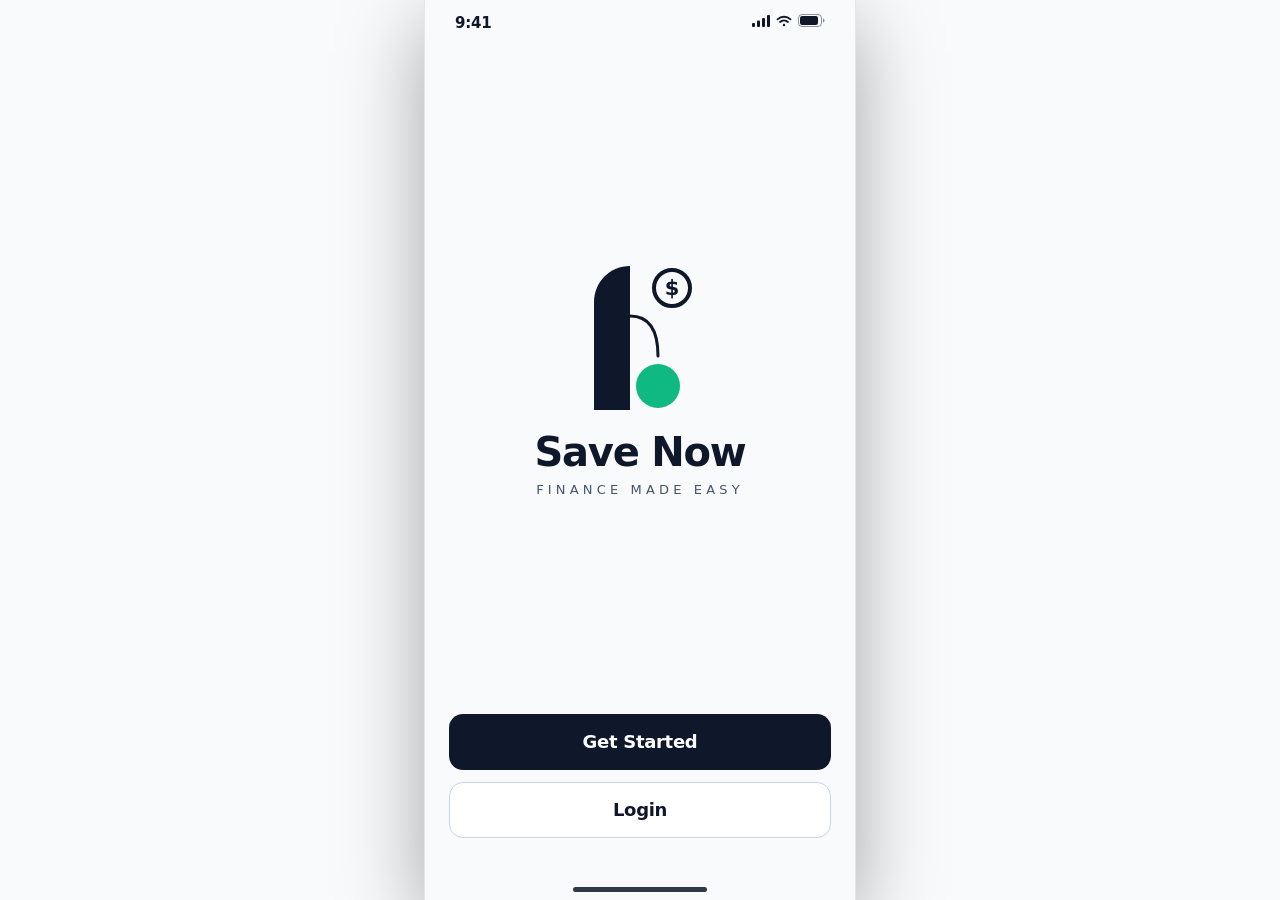
==== index.html @ 42c372c0 "Add edit and delete for expenses on Home (#5) Co-Authored-By: Claude Sonnet 5.5 <noreply@anthropic.c" ====
<!DOCTYPE html>
<html lang="en" data-theme="light">
<head>
  <meta charset="UTF-8">
  <!-- viewport-fit=cover lets the layout run under the notch / Dynamic Island; safe areas are handled in css/base.css -->
  <meta name="viewport" content="width=device-width, initial-scale=1, maximum-scale=1, user-scalable=no, viewport-fit=cover">
  <title>Savenow</title>
  <meta name="description" content="Savenow — Finance made easy. Stay within your daily budget and keep your streak.">

  <!-- Standalone / Add to Home Screen -->
  <meta name="apple-mobile-web-app-capable" content="yes">
  <meta name="mobile-web-app-capable" content="yes">
  <meta name="apple-mobile-web-app-title" content="Savenow">
  <meta name="apple-mobile-web-app-status-bar-style" content="default">
  <meta name="format-detection" content="telephone=no">
  <meta name="theme-color" content="#F8FAFC">
  <link rel="manifest" href="manifest.json">
  <link rel="apple-touch-icon" href="icons/apple-touch-icon.png">
  <link rel="icon" type="image/svg+xml" href="icons/icon.svg">

  <!-- Design tokens (from Savenow-High-Fidelity-Color-Palette.html) and shared styles -->
  <link rel="stylesheet" href="css/variables.css">
  <link rel="stylesheet" href="css/base.css">
  <link rel="stylesheet" href="css/components.css">

  <!-- Screen styles -->
  <link rel="stylesheet" href="src/screens/onboarding/onboarding.css">
  <link rel="stylesheet" href="src/screens/auth/auth.css">
  <link rel="stylesheet" href="src/screens/setup-banks/setup-banks.css">
  <link rel="stylesheet" href="src/screens/setup-goal/setup-goal.css">
  <link rel="stylesheet" href="src/screens/setup-recurring/setup-recurring.css">
  <link rel="stylesheet" href="src/screens/setup-socials/setup-socials.css">
  <link rel="stylesheet" href="src/screens/home/home.css">
  <link rel="stylesheet" href="src/screens/add/add.css">
  <link rel="stylesheet" href="src/screens/edit-expense/edit-expense.css">
  <link rel="stylesheet" href="src/screens/insights/insights.css">
  <link rel="stylesheet" href="src/screens/categories/categories.css">
  <link rel="stylesheet" href="src/screens/recovery/recovery.css">
  <link rel="stylesheet" href="src/screens/social/social.css">
  <link rel="stylesheet" href="src/screens/settings/settings.css">
  <link rel="stylesheet" href="src/screens/lock/lock.css">
</head>
<body>
  <div id="app">
    <!-- Decorative device chrome, shown only when simulating a phone in desktop Chrome -->
    <div class="statusbar-sim" aria-hidden="true">
      <span>9:41</span>
      <span class="sb-right">
        <svg width="18" height="12" viewBox="0 0 18 12" fill="currentColor"><rect x="0" y="8" width="3" height="4" rx="1"/><rect x="5" y="5.5" width="3" height="6.5" rx="1"/><rect x="10" y="3" width="3" height="9" rx="1"/><rect x="15" y="0" width="3" height="12" rx="1"/></svg>
        <svg width="16" height="12" viewBox="0 0 16 12" fill="none" stroke="currentColor" stroke-width="1.8" stroke-linecap="round"><path d="M1.5 4.3a9.5 9.5 0 0 1 13 0M4 7a6 6 0 0 1 8 0"/><circle cx="8" cy="10" r="1.2" fill="currentColor" stroke="none"/></svg>
        <svg width="27" height="13" viewBox="0 0 27 13" fill="none"><rect x="0.5" y="0.5" width="23" height="12" rx="3.5" stroke="currentColor" opacity=".45"/><rect x="2" y="2" width="18" height="9" rx="2.2" fill="currentColor"/><path d="M25 4.5v4c.8-.3 1.5-1.1 1.5-2s-.7-1.7-1.5-2z" fill="currentColor" opacity=".5"/></svg>
      </span>
    </div>

    <!-- Screens are mounted here by App.router -->
    <div id="screens"></div>

    <!-- UITabBar -->
    <nav class="tabbar" id="tabbar" aria-label="Main">
      <button class="tab" data-tab="home" id="tab-home"><span class="ico" data-icon="house.fill"></span><span>Home</span></button>
      <button class="tab" data-tab="insights" id="tab-insights"><span class="ico" data-icon="chart.pie.fill"></span><span>Insights</span></button>
      <button class="tab tab-add" id="tab-add" aria-haspopup="dialog"><span class="ico" data-icon="plus.circle.fill"></span><span>Add</span></button>
      <button class="tab" data-tab="social" id="tab-social"><span class="ico" data-icon="person.2.fill"></span><span>Social</span></button>
      <button class="tab" data-tab="settings" id="tab-settings"><span class="ico" data-icon="gearshape.fill"></span><span>Settings</span></button>
    </nav>

    <div class="scrim" id="scrim"></div>
    <div class="toast" id="toast" role="status" aria-live="polite"></div>
    <div class="home-indicator-sim" aria-hidden="true"></div>
  </div>

  <!-- Core -->
  <script src="src/core/icons.js"></script>
  <script src="src/core/state.js"></script>
  <script src="src/core/ui.js"></script>
  <script src="src/core/router.js"></script>
  <script src="src/core/maze.js"></script>

  <!-- Screens (each file registers itself; order = mount order) -->
  <script src="src/screens/onboarding/onboarding.js"></script>
  <script src="src/screens/auth/auth.js"></script>
  <script src="src/screens/setup-banks/setup-banks.js"></script>
  <script src="src/screens/setup-goal/setup-goal.js"></script>
  <script src="src/screens/setup-recurring/setup-recurring.js"></script>
  <script src="src/screens/setup-socials/setup-socials.js"></script>
  <script src="src/screens/home/home.js"></script>
  <script src="src/screens/add/add.js"></script>
  <script src="src/screens/edit-expense/edit-expense.js"></script>
  <script src="src/screens/insights/insights.js"></script>
  <script src="src/screens/categories/categories.js"></script>
  <script src="src/screens/recovery/recovery.js"></script>
  <script src="src/screens/social/social.js"></script>
  <script src="src/screens/settings/settings.js"></script>
  <script src="src/screens/lock/lock.js"></script>

  <script src="src/main.js"></script>
  <script>
    // Fill tab bar glyphs from the icon registry
    document.querySelectorAll('#tabbar [data-icon]').forEach(function (el) {
      el.outerHTML = App.icon(el.getAttribute('data-icon'), 25);
    });
  </script>
</body>
</html>
---- css/variables.css ----
/**
 * Savenow Design Tokens
 * Single source of truth: Savenow-High-Fidelity-Color-Palette.html
 * Light is the default; dark applies via [data-theme="dark"] (set by main.js,
 * which follows the system preference until the user picks one in Settings).
 */

:root {
  /* ---- 1. Brand & primary accents ---- */
  --sn-obsidian-950: #0B0F19;
  --sn-obsidian-900: #0F172A;
  --sn-obsidian-800: #1E293B;
  --sn-obsidian-700: #334155;
  --sn-emerald-600: #059669;
  --sn-emerald-500: #10B981;
  --sn-emerald-400: #34D399;
  --sn-emerald-100: #D1FAE5;
  --sn-emerald-50:  #ECFDF5;

  /* ---- 2. Budget states ---- */
  --sn-amber-600: #D97706;
  --sn-amber-500: #F59E0B;
  --sn-amber-100: #FEF3C7;
  --sn-amber-50:  #FFFBEB;
  --sn-amber-text: #B45309;
  --sn-amber-border: #FDE68A;

  --sn-rose-600: #E11D48;
  --sn-rose-500: #F43F5E;
  --sn-rose-100: #FFE4E6;
  --sn-rose-50:  #FFF1F2;
  --sn-rose-text: #BE123C;
  --sn-rose-border: #FECDD3;

  --sn-indigo-600: #4F46E5;
  --sn-indigo-500: #6366F1;
  --sn-indigo-100: #E0E7FF;
  --sn-indigo-50:  #EEF2FF;

  --sn-emerald-text: #059669;
  --sn-emerald-border: #A7F3D0;

  /* ---- 3. Streak & categories ---- */
  --sn-streak-600: #EA580C;
  --sn-streak-500: #F97316;
  --sn-streak-100: #FFEDD5;
  --sn-streak-50:  #FFF7ED;
  --sn-streak-border: #FED7AA;

  --sn-cat-food: #F97316;
  --sn-cat-transport: #0EA5E9;
  --sn-cat-shopping: #8B5CF6;
  --sn-cat-bills: #6366F1;
  --sn-cat-other: #14B8A6;
  --sn-cat-food-tint: #FFF7ED;
  --sn-cat-transport-tint: #E0F2FE;
  --sn-cat-shopping-tint: #EDE9FE;
  --sn-cat-bills-tint: #E0E7FF;
  --sn-cat-other-tint: #CCFBF1;

  /* ---- 4. Surfaces, borders, text (light) ---- */
  --sn-bg-canvas: #F8FAFC;
  --sn-bg-card: #FFFFFF;
  --sn-bg-subtle: #F1F5F9;
  --sn-border-hairline: #E2E8F0;
  --sn-border-strong: #CBD5E1;
  --sn-text-primary: #0F172A;
  --sn-text-secondary: #475569;
  --sn-text-muted: #94A3B8;

  /* Role tokens (flip in dark mode) */
  --sn-cta-bg: var(--sn-obsidian-900);
  --sn-cta-fg: #FFFFFF;
  --sn-accent: var(--sn-emerald-600);   /* accessible green text / active tab */
  --sn-ring-track: #E2E8F0;
  --sn-overlay: rgba(15, 23, 42, 0.45);
  --sn-material: rgba(248, 250, 252, 0.86);
  --sn-shadow-sm: 0 1px 2px rgba(15, 23, 42, 0.04);
  --sn-shadow-md: 0 2px 6px rgba(15, 23, 42, 0.05);
  --sn-shadow-lg: 0 16px 40px rgba(15, 23, 42, 0.18);

  /* Nudge pills (light = tinted surface + dark text) */
  --nudge-amber-bg: var(--sn-amber-50);   --nudge-amber-fg: var(--sn-amber-text);   --nudge-amber-bd: var(--sn-amber-border);
  --nudge-rose-bg: var(--sn-rose-50);     --nudge-rose-fg: var(--sn-rose-text);     --nudge-rose-bd: var(--sn-rose-border);
  --nudge-emerald-bg: var(--sn-emerald-50); --nudge-emerald-fg: var(--sn-emerald-600); --nudge-emerald-bd: var(--sn-emerald-border);

  /* ---- 5. Type, shape, layout ---- */
  --font-sans: -apple-system, BlinkMacSystemFont, "SF Pro Text", "SF Pro Display", "Helvetica Neue", system-ui, sans-serif;
  --radius-sheet: 28px;
  --radius-card: 18px;
  --radius-field: 12px;
  --radius-btn: 14px;
  --radius-pill: 9999px;

  --touch-min: 44px;
  --nav-h: 44px;
  --tab-h: 49px;

  /* Safe areas. main.js sets --sat-sim/--sab-sim when it is simulating a device
     (desktop Chrome emulation); real standalone iOS uses env(). */
  --sat: max(env(safe-area-inset-top, 0px), var(--sat-sim, 0px));
  --sab: max(env(safe-area-inset-bottom, 0px), var(--sab-sim, 0px));
}

[data-theme="dark"] {
  --sn-bg-canvas: #0B0F19;
  --sn-bg-card: #111827;
  --sn-bg-subtle: #1E293B;
  --sn-border-hairline: #1F2937;
  --sn-border-strong: #334155;
  --sn-text-primary: #F8FAFC;
  --sn-text-secondary: #94A3B8;
  --sn-text-muted: #64748B;

  --sn-emerald-50: rgba(16, 185, 129, 0.14);
  --sn-emerald-100: rgba(16, 185, 129, 0.28);
  --sn-amber-50: rgba(245, 158, 11, 0.14);
  --sn-amber-100: rgba(245, 158, 11, 0.28);
  --sn-rose-50: rgba(244, 63, 94, 0.15);
  --sn-rose-100: rgba(244, 63, 94, 0.28);
  --sn-indigo-50: rgba(99, 102, 241, 0.16);
  --sn-indigo-100: rgba(99, 102, 241, 0.30);
  --sn-streak-50: rgba(249, 115, 22, 0.16);
  --sn-streak-100: rgba(249, 115, 22, 0.30);
  --sn-streak-border: rgba(249, 115, 22, 0.35);

  --sn-cat-food-tint: rgba(249, 115, 22, 0.16);
  --sn-cat-transport-tint: rgba(14, 165, 233, 0.16);
  --sn-cat-shopping-tint: rgba(139, 92, 246, 0.18);
  --sn-cat-bills-tint: rgba(99, 102, 241, 0.18);
  --sn-cat-other-tint: rgba(20, 184, 166, 0.16);

  --sn-cta-bg: var(--sn-emerald-500);
  --sn-cta-fg: #0B0F19;
  --sn-accent: var(--sn-emerald-400);
  --sn-ring-track: #1F2937;
  --sn-overlay: rgba(0, 0, 0, 0.6);
  --sn-material: rgba(11, 15, 25, 0.82);
  --sn-shadow-sm: 0 1px 2px rgba(0, 0, 0, 0.5);
  --sn-shadow-md: 0 2px 6px rgba(0, 0, 0, 0.5);
  --sn-shadow-lg: 0 16px 40px rgba(0, 0, 0, 0.7);

  --nudge-amber-bg: rgba(245, 158, 11, 0.14);  --nudge-amber-fg: #FBBF24;  --nudge-amber-bd: rgba(245, 158, 11, 0.35);
  --nudge-rose-bg: rgba(244, 63, 94, 0.15);    --nudge-rose-fg: #FDA4AF;    --nudge-rose-bd: rgba(244, 63, 94, 0.35);
  --nudge-emerald-bg: rgba(16, 185, 129, 0.14); --nudge-emerald-fg: #6EE7B7; --nudge-emerald-bd: rgba(16, 185, 129, 0.35);
}
---- css/base.css ----
/**
 * Savenow Base — reset, standalone-PWA shell, safe areas, typography, screen stack.
 *
 * Layout contract:
 *   #app            phone-width column (max 430px), 100dvh, never scrolls itself
 *   .statusbar-sim  decorative 9:41 bar, only when simulating a device in desktop Chrome
 *   .screen         absolutely stacked pages; only .screen-body scrolls
 *   .tabbar         fixed to the bottom, padded by the bottom safe area
 */

*, *::before, *::after {
  box-sizing: border-box;
  margin: 0;
  padding: 0;
  -webkit-tap-highlight-color: transparent;
}

html {
  -webkit-text-size-adjust: 100%;
  text-size-adjust: 100%;
  height: 100%;
  background: var(--sn-bg-canvas);
  color-scheme: light;
}

html[data-theme="dark"] { color-scheme: dark; }

body {
  height: 100%;
  font-family: var(--font-sans);
  font-size: 17px;
  line-height: 1.3;
  letter-spacing: -0.2px;
  color: var(--sn-text-primary);
  background: var(--sn-bg-canvas);
  -webkit-font-smoothing: antialiased;
  overflow: hidden;
  overscroll-behavior: none;
  -webkit-touch-callout: none;
  -webkit-user-select: none;
  user-select: none;
}

button, input, select, textarea { font: inherit; color: inherit; letter-spacing: inherit; }
button { background: none; border: none; cursor: pointer; touch-action: manipulation; }
input, select, textarea { -webkit-user-select: text; user-select: text; }
/* 16px minimum stops iOS Safari zooming into focused fields */
input, select, textarea { font-size: 16px; }
a { color: inherit; text-decoration: none; }
svg { display: block; flex-shrink: 0; }
.num { font-variant-numeric: tabular-nums; }

:focus-visible { outline: 2px solid var(--sn-emerald-500); outline-offset: 2px; }

/* ---------- App shell ---------- */
#app {
  position: relative;
  width: 100%;
  max-width: 430px;
  height: 100vh;
  height: 100dvh;
  margin: 0 auto;
  overflow: hidden;
  background: var(--sn-bg-canvas);
  isolation: isolate;
}

/* On larger windows, present the app as a phone-width column */
@media (min-width: 520px) {
  html { background: var(--sn-obsidian-950); }
  html[data-theme="dark"] { background: #05070c; }
  #app { box-shadow: 0 0 0 1px var(--sn-border-hairline), 0 24px 80px rgba(0, 0, 0, 0.35); }
}

/* Simulated device chrome (desktop Chrome emulation only) */
.statusbar-sim {
  display: none;
  position: absolute;
  top: 0; left: 0; right: 0;
  height: var(--sat-sim, 47px);
  z-index: 120;
  padding: 14px 30px 0;
  align-items: flex-start;
  justify-content: space-between;
  font-size: 15px;
  font-weight: 600;
  pointer-events: none;
  background: var(--sn-material);
  -webkit-backdrop-filter: saturate(180%) blur(20px);
  backdrop-filter: saturate(180%) blur(20px);
}
.on-dark .statusbar-sim { color: #fff; background: transparent; }
.statusbar-sim .sb-right { display: flex; gap: 6px; align-items: center; }
html.sim-device .statusbar-sim { display: flex; }

.home-indicator-sim {
  display: none;
  position: absolute;
  left: 50%; bottom: 8px;
  width: 134px; height: 5px;
  margin-left: -67px;
  border-radius: 3px;
  background: var(--sn-text-primary);
  opacity: 0.85;
  z-index: 130;
  pointer-events: none;
}
html.sim-device .home-indicator-sim { display: block; }

/* ---------- Screen stack ---------- */
#screens {
  position: absolute;
  inset: 0;
}

.screen {
  position: absolute;
  inset: 0;
  display: flex;
  flex-direction: column;
  background: var(--sn-bg-canvas);
  visibility: hidden;
  pointer-events: none;
  opacity: 0;
  transform: translateX(24px);
  transition: opacity 0.26s ease, transform 0.32s cubic-bezier(0.22, 1, 0.36, 1), visibility 0s linear 0.32s;
}
.screen.active {
  visibility: visible;
  pointer-events: auto;
  opacity: 1;
  transform: none;
  transition-delay: 0s;
}
.screen.leaving { transform: translateX(-24px); }
.screen.instant { transition: none; }

.screen-body {
  flex: 1;
  min-height: 0;
  overflow-x: hidden;
  overflow-y: auto;
  -webkit-overflow-scrolling: touch;
  padding: calc(var(--sat) + 8px) 16px 28px;
  display: flex;
  flex-direction: column;
}
/* Never let flex squash cards/lists; the body scrolls instead */
.screen-body > * { flex-shrink: 0; }
/* Screens that show the tab bar leave room for it */
.screen.has-tabbar .screen-body {
  padding-bottom: calc(var(--tab-h) + var(--sab) + 24px);
}
/* Pinned action row (Back / Continue) */
.screen-footer {
  flex-shrink: 0;
  display: flex;
  gap: 12px;
  padding: 12px 16px calc(var(--sab) + 16px);
}

/* ---------- Typography ---------- */
.eyebrow {
  display: inline-flex;
  align-items: center;
  gap: 6px;
  font-size: 12px;
  font-weight: 600;
  letter-spacing: 0.06em;
  text-transform: uppercase;
  color: var(--sn-text-muted);
}
.large-title { font-size: 34px; font-weight: 700; letter-spacing: -0.6px; line-height: 1.1; }
.page-sub { font-size: 15px; color: var(--sn-text-secondary); margin-top: 4px; }
.section-label {
  font-size: 12px; font-weight: 600; letter-spacing: 0.06em; text-transform: uppercase;
  color: var(--sn-text-muted);
  margin: 24px 4px 8px;
}
.footnote { font-size: 13px; line-height: 1.4; color: var(--sn-text-secondary); margin: 12px 4px 0; }
.muted { color: var(--sn-text-muted); }
.accent { color: var(--sn-accent); }

/* ---------- Nav bar (back link) ---------- */
.nav-row {
  min-height: var(--nav-h);
  display: flex;
  align-items: center;
  margin: 0 -8px 4px;
}
.nav-back {
  display: inline-flex;
  align-items: center;
  gap: 2px;
  min-height: var(--touch-min);
  min-width: var(--touch-min);
  padding: 0 8px;
  font-size: 17px;
  color: var(--sn-accent);
}
.nav-back:active { opacity: 0.4; }

.screen-head { margin-bottom: 20px; }
.screen-head.centered { text-align: center; margin-top: 8px; }

/* ---------- Toast ---------- */
.toast {
  position: absolute;
  left: 50%;
  top: calc(var(--sat) + 8px);
  transform: translate(-50%, -140%);
  max-width: calc(100% - 32px);
  padding: 12px 18px;
  border-radius: var(--radius-pill);
  background: var(--sn-obsidian-900);
  color: #fff;
  font-size: 14px;
  font-weight: 600;
  z-index: 300;
  opacity: 0;
  transition: transform 0.35s cubic-bezier(0.22, 1, 0.36, 1), opacity 0.2s ease;
  pointer-events: none;
  box-shadow: var(--sn-shadow-lg);
}
.toast.show { transform: translate(-50%, 0); opacity: 1; }
[data-theme="dark"] .toast { background: var(--sn-obsidian-800); border: 1px solid var(--sn-border-strong); }

@media (prefers-reduced-motion: reduce) {
  .screen, .toast { transition: none; }
}
---- css/components.css ----
/**
 * Savenow Components — iOS HIG controls built on the palette tokens.
 * Every interactive control is >= 44pt in its hit area.
 */

/* ---------- Buttons ---------- */
.btn {
  min-height: 50px;
  padding: 0 20px;
  border-radius: var(--radius-btn);
  display: inline-flex;
  align-items: center;
  justify-content: center;
  gap: 8px;
  font-size: 17px;
  font-weight: 600;
  letter-spacing: -0.3px;
  transition: transform 0.15s ease, opacity 0.15s ease, background-color 0.15s ease;
  text-align: center;
}
.btn:active { transform: scale(0.98); opacity: 0.85; }
.btn[disabled], .btn.is-disabled { opacity: 0.4; pointer-events: none; }
.btn-block { width: 100%; }
.btn-grow { flex: 1; }

.btn-primary { background: var(--sn-cta-bg); color: var(--sn-cta-fg); }
.btn-secondary {
  background: var(--sn-bg-card);
  color: var(--sn-text-primary);
  border: 1px solid var(--sn-border-strong);
}
.btn-tint { background: var(--sn-emerald-50); color: var(--sn-accent); }
.btn-ghost { color: var(--sn-accent); min-height: var(--touch-min); }

/* Text link-style control with a guaranteed 44pt hit area */
.link-btn {
  min-height: var(--touch-min);
  padding: 0 4px;
  display: inline-flex;
  align-items: center;
  font-size: 15px;
  color: var(--sn-accent);
  font-weight: 500;
}
.link-btn:active { opacity: 0.4; }

/* ---------- Cards ---------- */
.card {
  background: var(--sn-bg-card);
  border: 1px solid var(--sn-border-hairline);
  border-radius: var(--radius-card);
  padding: 16px;
  box-shadow: var(--sn-shadow-md);
}
.card + .card { margin-top: 12px; }
button.card, a.card, .card[data-goto] { width: 100%; text-align: left; display: block; cursor: pointer; }
.card[data-goto]:active { opacity: 0.85; }
.card-head { display: flex; align-items: center; justify-content: space-between; min-height: 24px; }
.card-head .eyebrow { display: inline-flex; align-items: center; gap: 6px; }

/* ---------- Grouped list ---------- */
.list {
  background: var(--sn-bg-card);
  border: 1px solid var(--sn-border-hairline);
  border-radius: var(--radius-card);
  overflow: hidden;
  box-shadow: var(--sn-shadow-md);
}
.row {
  position: relative;
  display: flex;
  align-items: center;
  gap: 12px;
  min-height: 56px;
  padding: 10px 16px;
  width: 100%;
  text-align: left;
}
.row + .row::before {
  content: "";
  position: absolute;
  top: 0; left: 16px; right: 0;
  height: 1px;
  background: var(--sn-border-hairline);
}
.row.is-link { cursor: pointer; }
.row.is-link:active { background: var(--sn-bg-subtle); }
.row-main { flex: 1; min-width: 0; }
.row-title { font-size: 16px; font-weight: 600; line-height: 1.25; }
.row-sub { font-size: 13px; color: var(--sn-text-secondary); margin-top: 2px; line-height: 1.3; }
.row-value { font-size: 16px; font-weight: 600; font-variant-numeric: tabular-nums; white-space: nowrap; }
.row-value.sec { font-weight: 500; color: var(--sn-text-secondary); }
.row .chev { color: var(--sn-text-muted); }

.tile {
  width: 36px; height: 36px;
  border-radius: 10px;
  display: grid; place-items: center;
  flex-shrink: 0;
  font-size: 12px; font-weight: 700;
  background: var(--sn-bg-subtle);
  color: var(--sn-text-secondary);
}
.tile.food { background: var(--sn-cat-food-tint); color: var(--sn-cat-food); }
.tile.transport { background: var(--sn-cat-transport-tint); color: var(--sn-cat-transport); }
.tile.shopping { background: var(--sn-cat-shopping-tint); color: var(--sn-cat-shopping); }
.tile.bills { background: var(--sn-cat-bills-tint); color: var(--sn-cat-bills); }
.tile.other { background: var(--sn-cat-other-tint); color: var(--sn-cat-other); }
.tile.emerald { background: var(--sn-emerald-50); color: var(--sn-accent); }

/* Flat ledger rows (category lists) */
.ledger { border-top: 1px solid var(--sn-border-hairline); }
.ledger-day {
  display: flex; justify-content: space-between;
  font-size: 14px; font-weight: 600;
  padding: 18px 4px 8px;
}
.ledger-item {
  display: flex; align-items: center; justify-content: space-between; gap: 12px;
  padding: 12px 4px;
  border-top: 1px solid var(--sn-border-hairline);
}
.ledger-item:first-of-type { border-top: 0; }

/* ---------- Form fields (outlined, floating caption like the wireframes) ---------- */
.field {
  position: relative;
  display: block;
  min-height: 56px;
  padding: 22px 14px 6px;
  background: var(--sn-bg-card);
  border: 1px solid var(--sn-border-strong);
  border-radius: var(--radius-field);
  transition: border-color 0.15s ease, box-shadow 0.15s ease;
}
.field:focus-within {
  border-color: var(--sn-emerald-500);
  box-shadow: 0 0 0 3px var(--sn-emerald-100);
}
.field > .label {
  position: absolute;
  top: 7px; left: 14px;
  font-size: 11px;
  font-weight: 600;
  letter-spacing: 0.06em;
  text-transform: uppercase;
  color: var(--sn-text-muted);
  pointer-events: none;
}
.field input, .field select {
  width: 100%;
  border: 0;
  outline: 0;
  background: transparent;
  min-height: 24px;
  color: var(--sn-text-primary);
  -webkit-appearance: none;
  appearance: none;
}
.field input::placeholder { color: var(--sn-text-muted); }
.field.prefix { display: flex; align-items: baseline; gap: 6px; }
.field.prefix .sym { color: var(--sn-text-secondary); font-weight: 600; }
.field .eye {
  position: absolute; right: 0; top: 0; bottom: 0;
  width: var(--touch-min);
  display: grid; place-items: center;
  color: var(--sn-text-secondary);
}
.field.invalid { border-color: var(--sn-rose-500); }
.field-error { font-size: 13px; color: var(--sn-rose-text); margin: 6px 4px 0; }
[data-theme="dark"] .field-error { color: var(--nudge-rose-fg); }
.field-stack { display: flex; flex-direction: column; gap: 12px; }
.field-row { display: grid; grid-template-columns: 1fr 1fr; gap: 12px; }
.field-hint {
  display: flex; align-items: center; justify-content: space-between; gap: 12px;
}
.field-hint .hint { font-size: 13px; color: var(--sn-text-muted); text-align: right; flex: 0 0 38%; }
.field-hint .field { flex: 1; }

/* ---------- Pills & badges ---------- */
.pill {
  display: inline-flex;
  align-items: center;
  gap: 6px;
  min-height: 32px;
  padding: 0 14px;
  border-radius: var(--radius-pill);
  font-size: 13px;
  font-weight: 600;
  background: var(--sn-bg-subtle);
  color: var(--sn-text-primary);
  border: 1px solid var(--sn-border-hairline);
  white-space: nowrap;
}
.pill-streak { background: var(--sn-streak-50); color: var(--sn-streak-600); border-color: var(--sn-streak-border); text-transform: uppercase; letter-spacing: 0.04em; font-size: 12px; font-weight: 700; }
[data-theme="dark"] .pill-streak { color: #FB923C; }
.pill-ontrack { background: var(--sn-emerald-50); color: var(--sn-emerald-600); border-color: var(--sn-emerald-border); font-size: 12px; font-weight: 700; min-height: 28px; }
[data-theme="dark"] .pill-ontrack { color: var(--nudge-emerald-fg); border-color: var(--nudge-emerald-bd); }
.pill-shopping { background: var(--sn-cat-shopping-tint); color: var(--sn-cat-shopping); border-color: transparent; }

/* Nudge banner (full-width capsule) */
.nudge {
  display: flex;
  align-items: center;
  justify-content: space-between;
  gap: 10px;
  width: 100%;
  min-height: var(--touch-min);
  padding: 10px 16px;
  border-radius: var(--radius-pill);
  font-size: 14px;
  font-weight: 600;
  text-align: left;
  border: 1px solid;
}
.nudge .nudge-text { display: flex; align-items: center; gap: 8px; }
.nudge.amber { background: var(--nudge-amber-bg); color: var(--nudge-amber-fg); border-color: var(--nudge-amber-bd); }
.nudge.rose { background: var(--nudge-rose-bg); color: var(--nudge-rose-fg); border-color: var(--nudge-rose-bd); }
.nudge.emerald { background: var(--nudge-emerald-bg); color: var(--nudge-emerald-fg); border-color: var(--nudge-emerald-bd); }

/* ---------- Segmented control ---------- */
.segmented {
  display: flex;
  padding: 2px;
  border-radius: 10px;
  background: var(--sn-bg-subtle);
  border: 1px solid var(--sn-border-hairline);
}
.segmented button {
  flex: 1;
  min-height: 40px;
  border-radius: 8px;
  font-size: 14px;
  font-weight: 600;
  color: var(--sn-text-secondary);
  transition: background-color 0.18s ease, color 0.18s ease;
}
.segmented button.active {
  background: var(--sn-bg-card);
  color: var(--sn-text-primary);
  box-shadow: 0 1px 3px rgba(15, 23, 42, 0.12);
}
[data-theme="dark"] .segmented button.active { background: var(--sn-border-strong); }

/* ---------- Switch (UISwitch 51x31) ---------- */
.switch { position: relative; width: 51px; height: 31px; flex-shrink: 0; display: inline-block; }
.switch input { position: absolute; inset: -7px -2px; width: calc(100% + 4px); height: calc(100% + 14px); opacity: 0; margin: 0; cursor: pointer; z-index: 1; }
.switch .track { position: absolute; inset: 0; border-radius: 16px; background: var(--sn-border-strong); transition: background-color 0.22s ease; }
.switch .track::after {
  content: ""; position: absolute; top: 2px; left: 2px;
  width: 27px; height: 27px; border-radius: 50%; background: #fff;
  box-shadow: 0 2px 4px rgba(0, 0, 0, 0.25);
  transition: transform 0.22s cubic-bezier(0.22, 1, 0.36, 1);
}
.switch input:checked + .track { background: var(--sn-emerald-500); }
.switch input:checked + .track::after { transform: translateX(20px); }
.switch input:focus-visible + .track { outline: 2px solid var(--sn-emerald-500); outline-offset: 2px; }

/* ---------- Progress ---------- */
.progress { height: 10px; border-radius: 5px; background: var(--sn-bg-subtle); overflow: hidden; border: 1px solid var(--sn-border-hairline); }
.progress > i { display: block; height: 100%; border-radius: 5px; background: var(--sn-amber-500); transition: width 0.5s ease; }

/* ---------- Tab bar ---------- */
.tabbar {
  position: absolute;
  left: 0; right: 0; bottom: 0;
  z-index: 60;
  display: none;
  align-items: flex-start;
  justify-content: space-around;
  padding: 6px 4px calc(var(--sab) + 2px);
  min-height: calc(var(--tab-h) + var(--sab));
  background: var(--sn-material);
  -webkit-backdrop-filter: saturate(180%) blur(20px);
  backdrop-filter: saturate(180%) blur(20px);
  border-top: 1px solid var(--sn-border-hairline);
}
.tabbar.visible { display: flex; }
.tab {
  flex: 1;
  min-height: var(--touch-min);
  display: flex;
  flex-direction: column;
  align-items: center;
  justify-content: center;
  gap: 2px;
  font-size: 10px;
  font-weight: 500;
  letter-spacing: 0;
  color: var(--sn-text-muted);
  transition: color 0.15s ease;
}
.tab svg { height: 24px; width: auto; }
.tab.active { color: var(--sn-accent); font-weight: 700; }
.tab:active { opacity: 0.55; }
.tab-add { color: var(--sn-text-primary); }

/* ---------- Sheets, alerts ---------- */
.scrim {
  position: absolute; inset: 0; z-index: 200;
  background: var(--sn-overlay);
  opacity: 0; visibility: hidden;
  transition: opacity 0.25s ease, visibility 0s linear 0.25s;
}
.scrim.open { opacity: 1; visibility: visible; transition-delay: 0s; }

.sheet {
  position: absolute; left: 0; right: 0; bottom: 0; z-index: 210;
  background: var(--sn-bg-card);
  border-radius: var(--radius-sheet) var(--radius-sheet) 0 0;
  padding: 8px 16px calc(var(--sab) + 16px);
  transform: translateY(105%);
  visibility: hidden;
  transition: transform 0.34s cubic-bezier(0.22, 1, 0.36, 1), visibility 0s linear 0.34s;
  box-shadow: var(--sn-shadow-lg);
  max-height: 92%;
  overflow-y: auto;
}
.sheet.open { transform: none; visibility: visible; transition-delay: 0s; }
.sheet .grabber { width: 36px; height: 5px; border-radius: 3px; background: var(--sn-border-strong); margin: 0 auto 12px; }
.sheet-title { font-size: 20px; font-weight: 700; letter-spacing: -0.4px; }
.sheet-sub { font-size: 14px; color: var(--sn-text-secondary); margin: 2px 0 12px; }

.alert-wrap {
  position: absolute; inset: 0; z-index: 220;
  display: flex; align-items: center; justify-content: center;
  padding: 24px;
  visibility: hidden; pointer-events: none;
}
.alert-wrap.open { visibility: visible; pointer-events: auto; }
.alert {
  width: 100%;
  background: var(--sn-bg-card);
  border-radius: 22px;
  padding: 20px;
  box-shadow: var(--sn-shadow-lg);
  transform: scale(0.94); opacity: 0;
  transition: transform 0.28s cubic-bezier(0.22, 1, 0.36, 1), opacity 0.2s ease;
}
.alert-wrap.open .alert { transform: none; opacity: 1; }
.alert h2 { font-size: 18px; font-weight: 700; }
.alert .alert-big { font-size: 34px; font-weight: 700; letter-spacing: -0.8px; margin: 6px 0 2px; }
.alert p { font-size: 15px; color: var(--sn-text-secondary); margin-top: 8px; line-height: 1.4; }
.alert .stack { display: flex; flex-direction: column; gap: 10px; margin-top: 18px; }

/* ---------- Keypad ---------- */
.keypad { display: grid; grid-template-columns: repeat(3, 1fr); gap: 8px; margin-top: 14px; }
.key {
  min-height: 52px;
  border-radius: 12px;
  background: var(--sn-bg-subtle);
  font-size: 24px;
  font-weight: 500;
  display: grid; place-items: center;
  transition: background-color 0.1s ease;
}
.key:active { background: var(--sn-border-hairline); }

/* ---------- Charts ---------- */
.bars { display: flex; align-items: flex-end; gap: 8px; }
.bar { flex: 1; border-radius: 6px 6px 2px 2px; background: var(--sn-border-strong); min-height: 4px; }
.bar.accent { background: var(--sn-emerald-500); }
.bar.amber { background: var(--sn-amber-500); }
.bar.rose { background: var(--sn-rose-500); }
.bar.ink { background: var(--sn-text-primary); }

/* ---------- Empty state ---------- */
.empty { text-align: center; padding: 28px 16px; color: var(--sn-text-muted); }
.empty strong { display: block; font-size: 12px; letter-spacing: 0.06em; text-transform: uppercase; color: var(--sn-text-secondary); margin-bottom: 4px; }
.empty span { font-size: 12px; letter-spacing: 0.04em; text-transform: uppercase; }

.stack-12 { display: flex; flex-direction: column; gap: 12px; }
.spacer { flex: 1; }
---- src/screens/onboarding/onboarding.css ----
.onb-body { justify-content: center; align-items: center; text-align: center; padding-bottom: 8px; }
.onb-mark { width: 120px; height: 150px; margin-bottom: 20px; }
.onb-title { font-size: 40px; font-weight: 800; letter-spacing: -1.2px; line-height: 1; }
.onb-tag { margin-top: 10px; font-size: 13px; font-weight: 500; letter-spacing: 0.32em; color: var(--sn-text-secondary); text-transform: uppercase; }
.onb-actions { display: flex; flex-direction: column; gap: 12px; padding: 0 24px calc(var(--sab) + 28px); flex-shrink: 0; }
.onb-actions .btn { min-height: 56px; font-size: 18px; }
---- src/screens/auth/auth.css ----
.auth-body { padding-top: calc(var(--sat) + 24px); }
.auth-eyebrow { text-align: center; }
.auth-art { height: 150px; margin: 16px auto 24px; display: block; }
.auth-form { display: flex; flex-direction: column; gap: 12px; }
.auth-forgot { align-self: center; color: var(--sn-text-muted); font-size: 14px; min-height: var(--touch-min); display: inline-flex; align-items: center; }
.auth-switch { text-align: center; font-size: 14px; color: var(--sn-text-secondary); margin-top: 18px; }
.auth-switch button { font-weight: 700; color: var(--sn-text-primary); min-height: var(--touch-min); padding: 0 4px; font-size: 14px; }
.auth-close {
  align-self: center; margin-top: auto;
  width: var(--touch-min); height: var(--touch-min);
  display: grid; place-items: center; color: var(--sn-text-muted);
}
.auth-sent { text-align: center; }
---- src/screens/setup-banks/setup-banks.css ----
.setup-head { text-align: center; margin: 12px 0 24px; }
.setup-head .eyebrow { margin-bottom: 18px; }
.setup-head h1 { font-size: 24px; font-weight: 700; letter-spacing: -0.5px; }
.setup-head p { font-size: 14px; color: var(--sn-text-secondary); margin-top: 6px; }

.bank-list { display: flex; flex-direction: column; gap: 12px; }
.bank-row { display: flex; align-items: center; justify-content: space-between; gap: 12px; min-height: 64px; padding: 8px 8px 8px 16px; }
.bank-mark { font-size: 24px; font-weight: 800; letter-spacing: -0.5px; color: var(--sn-text-primary); line-height: 1; }
.bank-mark.dbs { font-size: 28px; letter-spacing: -1px; }
.bank-mark.ocbc { color: var(--sn-rose-600); }
.bank-mark.uob { letter-spacing: 1px; }
.bank-mark.trust { font-weight: 600; color: var(--sn-text-secondary); font-size: 22px; }
.bank-mark.sc { font-size: 14px; font-weight: 600; line-height: 1.1; color: var(--sn-emerald-600); letter-spacing: -0.2px; }
.bank-mark small { display: block; font: inherit; }
.bank-btn { min-width: 112px; }
.bank-btn.connected { background: var(--sn-emerald-50); color: var(--sn-accent); border-color: var(--sn-emerald-border); }

/* DBS auth splash */
.bank-splash {
  position: absolute; inset: 0; z-index: 250;
  background: var(--sn-bg-canvas);
  display: flex; flex-direction: column; align-items: center; justify-content: center; gap: 22px;
  opacity: 0; visibility: hidden; transition: opacity 0.25s ease, visibility 0s linear 0.25s;
}
.bank-splash.open { opacity: 1; visibility: visible; transition-delay: 0s; }
.bank-banner { display: flex; width: 240px; height: 84px; border-radius: 6px; overflow: hidden; box-shadow: var(--sn-shadow-md); }
.bank-banner .a { flex: 1.2; background: #000; color: #fff; display: flex; align-items: center; justify-content: center; font-size: 30px; font-weight: 800; letter-spacing: -1px; gap: 6px; }
.bank-banner .b { flex: 1; background: #7a7a7a; color: #fff; display: flex; flex-direction: column; justify-content: center; padding-left: 12px; font-size: 14px; line-height: 1.2; }
.bank-spinner { width: 28px; height: 28px; border-radius: 50%; border: 3px solid var(--sn-border-strong); border-top-color: var(--sn-emerald-500); animation: spin 0.8s linear infinite; }
.bank-splash p { font-size: 15px; color: var(--sn-text-secondary); }
@keyframes spin { to { transform: rotate(360deg); } }
@media (prefers-reduced-motion: reduce) { .bank-spinner { animation-duration: 2s; } }

.bank-list + .btn-ghost { margin-top: 12px; }
---- src/screens/setup-goal/setup-goal.css ----
.goal-hint { display: grid; grid-template-columns: 1fr 1fr; gap: 12px; align-items: center; }
.goal-hint .hint { font-size: 13px; color: var(--sn-text-muted); }
.goal-note { text-align: center; font-size: 14px; color: var(--sn-text-secondary); margin-top: 20px; }
---- src/screens/setup-recurring/setup-recurring.css ----
.rec-form { display: flex; flex-direction: column; gap: 12px; }
.rec-day { display: grid; grid-template-columns: 96px 1fr 1fr; gap: 12px; align-items: center; }
.rec-day .of { font-size: 14px; font-weight: 600; color: var(--sn-text-secondary); line-height: 1.2; }

/* Custom dropdown (matches the wireframe's inline category list) */
.dd { position: relative; }
.dd-btn { display: flex; align-items: center; justify-content: space-between; width: 100%; text-align: left; min-height: 24px; color: var(--sn-text-primary); }
.dd-btn.placeholder { color: var(--sn-text-muted); }
.dd-list {
  position: absolute; z-index: 30; left: 0; right: 0; top: calc(100% + 6px);
  background: var(--sn-bg-card); border: 1px solid var(--sn-border-strong); border-radius: var(--radius-field);
  box-shadow: var(--sn-shadow-lg); overflow: hidden; display: none;
}
.dd.open .dd-list { display: block; }
.dd-opt { display: block; width: 100%; text-align: left; min-height: var(--touch-min); padding: 0 14px; font-size: 14px; font-weight: 600; letter-spacing: 0.02em; text-transform: uppercase; }
.dd-opt + .dd-opt { border-top: 1px solid var(--sn-border-hairline); }
.dd-opt:active, .dd-opt[aria-selected="true"] { background: var(--sn-bg-subtle); }

.exp-list { padding: 0; min-height: 168px; position: relative; }
.exp-list > .label { position: absolute; top: -8px; left: 12px; padding: 0 6px; background: var(--sn-bg-canvas); font-size: 11px; font-weight: 600; letter-spacing: 0.06em; text-transform: uppercase; color: var(--sn-text-muted); }

.swipe { position: relative; overflow: hidden; }
.swipe + .swipe { border-top: 1px solid var(--sn-border-hairline); }
.swipe-action {
  position: absolute; top: 0; right: 0; bottom: 0; width: 96px;
  background: var(--sn-rose-500); color: #fff; font-weight: 700; font-size: 15px;
  display: flex; align-items: center; justify-content: center;
}
.swipe-front { position: relative; background: var(--sn-bg-card); padding: 12px 16px 4px; transition: transform 0.25s cubic-bezier(0.22, 1, 0.36, 1); touch-action: pan-y; }
.swipe-front.dragging { transition: none; }
.swipe-top { display: flex; justify-content: space-between; gap: 12px; }
.swipe-name { font-size: 16px; font-weight: 700; }
.swipe-meta { font-size: 13px; color: var(--sn-text-secondary); margin-top: 2px; }
.swipe-amt { text-align: right; font-size: 16px; font-weight: 700; font-variant-numeric: tabular-nums; }
.swipe-acts { display: flex; justify-content: flex-end; gap: 4px; margin-top: 2px; }
.swipe-acts .link-btn { font-size: 14px; font-weight: 600; color: var(--sn-text-primary); }
.swipe-acts .link-btn.rm { color: var(--sn-rose-text); }
[data-theme="dark"] .swipe-acts .link-btn.rm { color: var(--nudge-rose-fg); }
.exp-empty { display: grid; place-items: center; min-height: 168px; }
---- src/screens/setup-socials/setup-socials.css ----
.soc-actions { display: flex; flex-direction: column; gap: 12px; }
.soc-actions .pair { display: grid; grid-template-columns: 1fr 1fr; gap: 12px; }
.soc-added { margin-top: 24px; }
.soc-sheet-field { margin-top: 12px; }
---- src/screens/home/home.css ----
.home-top { display: flex; align-items: center; justify-content: space-between; min-height: var(--touch-min); margin-bottom: 8px; }
.home-brand { font-size: 24px; font-weight: 700; letter-spacing: -0.6px; }
.home-top .pill-streak { min-height: var(--touch-min); }
.home-toggle { margin-bottom: 8px; }
.home-toggle .segmented { max-width: 200px; margin-left: auto; }
.home-toggle .segmented button { min-height: 36px; font-size: 13px; }

/* Ring */
.ring-wrap { position: relative; width: min(256px, 68vw); aspect-ratio: 1; margin: 12px auto 22px; }
.ring-wrap svg { width: 100%; height: 100%; transform: rotate(-90deg); }
.ring-track { fill: none; stroke: var(--sn-ring-track); stroke-width: 12; }
.ring-fill { fill: none; stroke-width: 12; stroke-linecap: round; transition: stroke-dashoffset 0.8s cubic-bezier(0.22, 1, 0.36, 1), stroke 0.3s ease; }
.ring-fill.emerald { stroke: var(--sn-emerald-500); }
.ring-fill.amber { stroke: var(--sn-amber-500); }
.ring-fill.rose { stroke: var(--sn-rose-500); }
.ring-center { position: absolute; inset: 0; display: flex; flex-direction: column; align-items: center; justify-content: center; text-align: center; padding: 0 28px; }
.ring-amount { font-size: clamp(38px, 12vw, 48px); font-weight: 800; letter-spacing: -1.5px; line-height: 1.05; margin: 6px 0 4px; font-variant-numeric: tabular-nums; }
.ring-sub { font-size: 13px; color: var(--sn-text-secondary); }

/* Graph view */
.graph-head .amt { font-size: 40px; font-weight: 800; letter-spacing: -1.4px; font-variant-numeric: tabular-nums; }
.graph-head .sub { font-size: 14px; color: var(--sn-text-secondary); margin-left: 8px; }
.graph-box { position: relative; height: 190px; margin: 28px 0 8px; }
.graph-limit { position: absolute; left: 0; right: 0; border-top: 1.5px dashed var(--sn-text-muted); z-index: 1; }
.graph-limit span { position: absolute; top: -20px; left: 0; font-size: 11px; font-weight: 600; letter-spacing: 0.06em; color: var(--sn-text-muted); }
.graph-box .bars { height: 100%; align-items: flex-end; }
.graph-days { display: flex; gap: 8px; margin-bottom: 18px; }
.graph-days span { flex: 1; text-align: center; font-size: 12px; font-weight: 600; color: var(--sn-text-secondary); }
.graph-days span:last-child { color: var(--sn-text-primary); }

.home-nudge { margin-bottom: 14px; }
.saved-card .saved-row { display: flex; align-items: center; justify-content: space-between; margin-top: 6px; }
.saved-val { font-size: 34px; font-weight: 800; letter-spacing: -1px; font-variant-numeric: tabular-nums; }

.latest-item { display: flex; align-items: center; gap: 12px; padding: 4px 0; }
.latest-item .row-main .row-title { font-size: 16px; }
.latest-item .amt { font-size: 16px; font-weight: 600; font-variant-numeric: tabular-nums; }
.latest-card { padding: 12px 16px; }
.latest-card + .latest-card { margin-top: 8px; }
.latest-card.accent-edge { border-left: 4px solid var(--sn-text-primary); }
---- src/screens/add/add.css ----
.add-sheet { padding-top: 12px; }
.add-top { display: flex; align-items: center; justify-content: space-between; min-height: var(--touch-min); }
.add-top .label { font-size: 15px; font-weight: 600; }
.add-cat-btn { width: var(--touch-min); height: var(--touch-min); display: grid; place-items: center; border-radius: 50%; color: var(--sn-text-secondary); }
.add-cat-btn svg { transition: transform 0.2s ease; }
.add-cat-btn[aria-expanded="true"] svg { transform: rotate(180deg); }
.add-chips { display: none; gap: 8px; overflow-x: auto; padding: 4px 0 8px; scrollbar-width: none; }
.add-chips::-webkit-scrollbar { display: none; }
.add-chips.open { display: flex; }
.chip { flex-shrink: 0; min-height: var(--touch-min); padding: 0 16px; border-radius: var(--radius-pill); border: 1px solid var(--sn-border-strong); font-size: 14px; font-weight: 600; background: var(--sn-bg-card); }
.chip[aria-pressed="true"] { background: var(--sn-cta-bg); color: var(--sn-cta-fg); border-color: transparent; }
.add-entry { display: flex; align-items: center; gap: 12px; margin-top: 4px; }
.add-amount {
  flex: 1; min-height: 56px; display: flex; align-items: center; gap: 8px;
  padding: 0 14px; border: 1px solid var(--sn-border-strong); border-radius: var(--radius-field);
  font-size: 28px; font-weight: 700; font-variant-numeric: tabular-nums; overflow: hidden;
}
.add-amount .sym { color: var(--sn-text-secondary); }
.add-amount .val.empty { color: var(--sn-text-muted); }
.add-amount .caret { width: 2px; height: 28px; background: var(--sn-emerald-500); animation: blink 1s steps(2) infinite; }
@keyframes blink { 50% { opacity: 0; } }
.add-entry .btn { min-height: 56px; padding: 0 18px; }
.add-cat-label { font-size: 13px; color: var(--sn-text-secondary); margin: 8px 2px 0; }
@media (prefers-reduced-motion: reduce) { .add-amount .caret { animation: none; } }
---- src/screens/edit-expense/edit-expense.css ----
.edit-sheet .field { margin-top: 4px; }
.edit-chips { display: flex; gap: 8px; overflow-x: auto; padding: 12px 0 4px; scrollbar-width: none; }
.edit-chips::-webkit-scrollbar { display: none; }
.edit-sheet .stack { display: flex; flex-direction: column; gap: 10px; margin-top: 16px; }
.edit-delete { color: var(--sn-rose-text); }
.edit-delete-confirm { background: var(--sn-rose-600); color: #fff; }
.latest-item.is-editable { width: 100%; text-align: left; }
.latest-item .edit-hint { color: var(--sn-text-muted); display: inline-flex; margin-left: 4px; }
---- src/screens/insights/insights.css ----
.ins-top { display: flex; align-items: center; justify-content: space-between; min-height: var(--touch-min); margin-bottom: 4px; }
.ins-top .brand { font-size: 15px; font-weight: 600; color: var(--sn-text-secondary); }
.ins-card { display: block; }
.ins-card + .ins-card { margin-top: 12px; }
.ins-card .go { font-size: 13px; font-weight: 600; color: var(--sn-accent); display: inline-flex; align-items: center; gap: 4px; }
.ins-big { font-size: 38px; font-weight: 800; letter-spacing: -1.2px; font-variant-numeric: tabular-nums; margin-top: 6px; }
.ins-cap { font-size: 13px; color: var(--sn-text-secondary); margin-top: 2px; }
.ins-split { display: flex; align-items: center; justify-content: space-between; gap: 12px; }
.pie { width: 112px; height: 112px; flex-shrink: 0; }
.pie.lg { width: 150px; height: 150px; }
.mini-bars { height: 64px; width: 120px; align-items: flex-end; gap: 5px; }
.mini-bars .bar { border-radius: 3px 3px 1px 1px; }
.legend { display: flex; flex-direction: column; gap: 6px; font-size: 13px; }
.legend .dot { width: 10px; height: 10px; border-radius: 3px; flex-shrink: 0; }
.legend div { display: flex; align-items: center; gap: 8px; }
.legend b { font-weight: 600; }
.delta { color: var(--sn-accent); }
.prog-row { display: flex; align-items: center; gap: 12px; margin-top: 12px; }
.prog-row .progress { flex: 1; }
.prog-row b { font-size: 15px; font-variant-numeric: tabular-nums; }
---- src/screens/categories/categories.css ----
.cat-card .ins-split { margin-top: 8px; }
.cat-legend { font-size: 13px; }
.cat-legend div { white-space: nowrap; }
.select-field { margin-top: 8px; }
.select-field select { font-weight: 600; }
.select-field .chev { position: absolute; right: 14px; bottom: 16px; pointer-events: none; color: var(--sn-text-secondary); }
.cat-select { display: flex; align-items: center; justify-content: space-between; min-height: 52px; padding: 0 14px; width: 100%; border: 1px solid var(--sn-border-strong); border-radius: var(--radius-field); background: var(--sn-bg-card); position: relative; }
.cat-select span { font-weight: 600; font-size: 16px; }
.cat-select small { font-size: 14px; color: var(--sn-accent); font-weight: 600; margin-right: 22px; }
.cat-select select { position: absolute; inset: 0; width: 100%; height: 100%; opacity: 0; font-size: 16px; }
.cat-select .chev { position: absolute; right: 14px; top: 50%; margin-top: -8px; color: var(--sn-text-secondary); pointer-events: none; }
.cat-summary { font-size: 15px; font-weight: 600; margin: 18px 4px 0; }
.stat-big { font-size: 44px; font-weight: 800; letter-spacing: -1.4px; font-variant-numeric: tabular-nums; margin: 4px 0; }
.where-row { padding: 14px 16px; }
.where-row + .where-row { border-top: 1px solid var(--sn-border-hairline); }
.where-row .t { font-size: 16px; font-weight: 600; display: flex; justify-content: space-between; }
.where-row .s { font-size: 13px; color: var(--sn-text-secondary); margin-top: 2px; }
---- src/screens/recovery/recovery.css ----
.rec-card { background: var(--sn-indigo-50); border-color: var(--sn-indigo-100); }
.rec-card h2 { font-size: 22px; font-weight: 700; letter-spacing: -0.5px; }
.rec-card .sub { font-size: 14px; color: var(--sn-text-secondary); margin: 6px 0 12px; }
.rec-card .body { font-size: 18px; line-height: 1.35; }
.rec-card .guide { font-size: 15px; font-weight: 700; margin: 14px 0 16px; }
.rec-card .btn-primary { background: var(--sn-indigo-500); color: #fff; }
.rec-eyebrow { color: var(--sn-indigo-600); display: inline-flex; align-items: center; gap: 6px; margin-bottom: 8px; }
[data-theme="dark"] .rec-eyebrow { color: #A5B4FC; }
.rec-big { font-size: 34px; font-weight: 800; letter-spacing: -1px; font-variant-numeric: tabular-nums; }
.how-title { font-size: 20px; font-weight: 700; margin: 28px 4px 8px; }
---- src/screens/social/social.css ----
.streak-card { text-align: left; }
.streak-num { font-size: 88px; font-weight: 800; letter-spacing: -4px; line-height: 1; text-align: center; margin: 6px 0 2px; font-variant-numeric: tabular-nums; }
.streak-num.broken { color: var(--sn-text-muted); }
.streak-sub { text-align: center; font-size: 14px; color: var(--sn-text-secondary); margin-bottom: 16px; }
.cheer { min-height: var(--touch-min); min-width: var(--touch-min); padding: 0 14px; border-radius: var(--radius-pill); background: var(--sn-streak-50); color: var(--sn-streak-600); border: 1px solid var(--sn-streak-border); font-size: 13px; font-weight: 700; display: inline-flex; align-items: center; gap: 6px; }
[data-theme="dark"] .cheer { color: #FB923C; }
.cheer.done { background: var(--sn-bg-subtle); color: var(--sn-text-muted); border-color: var(--sn-border-hairline); }
.find-result { display: flex; align-items: center; gap: 12px; }
.add-btn { min-height: var(--touch-min); min-width: 64px; font-size: 15px; font-weight: 700; color: var(--sn-accent); }
.add-btn[disabled] { color: var(--sn-text-muted); }
.handle-field input { font-size: 16px; }
---- src/screens/settings/settings.css ----
.profile-card { display: flex; align-items: center; gap: 14px; }
.avatar { width: 52px; height: 52px; border-radius: 50%; background: var(--sn-obsidian-900); color: #fff; display: grid; place-items: center; font-weight: 700; font-size: 18px; flex-shrink: 0; }
[data-theme="dark"] .avatar { background: var(--sn-emerald-500); color: #0B0F19; }
.profile-name { font-size: 20px; font-weight: 700; letter-spacing: -0.4px; }
.profile-sub { font-size: 14px; color: var(--sn-text-secondary); margin-top: 2px; }
.seg-pad { padding: 12px 16px; }
.proto { margin-top: 28px; }
.proto-grid { display: flex; flex-direction: column; gap: 10px; padding: 14px 16px; }
.proto-grid .btn { min-height: 44px; font-size: 15px; }
.maze-variants { display: grid; grid-template-columns: 1fr 1fr; gap: 8px; }
.maze-variant-btn.active { background: var(--sn-cta-bg); color: var(--sn-cta-fg); border-color: transparent; }
.maze-status { font-size: 13px; color: var(--sn-text-secondary); }
.logout { margin-top: 24px; color: var(--sn-rose-text); }
[data-theme="dark"] .logout { color: var(--nudge-rose-fg); }
.save-note { font-size: 13px; color: var(--sn-text-secondary); margin: 12px 4px 0; line-height: 1.4; }
.val-field { display: flex; align-items: center; justify-content: space-between; padding: 8px 16px; min-height: 56px; }
.val-field input { width: 110px; text-align: right; border: 0; outline: 0; background: transparent; font-weight: 600; font-size: 16px; }
.val-field .t { flex: 1; }
---- src/screens/lock/lock.css ----
.lock { background: linear-gradient(170deg, #1E293B 0%, #0B0F19 60%, #064E3B 130%); color: #fff; }
.lock-body { align-items: center; text-align: center; padding-top: calc(var(--sat) + 28px); }
.lock-body .date { font-size: 20px; font-weight: 600; opacity: 0.9; margin-top: 10px; }
.lock-body .time { font-size: 96px; font-weight: 700; letter-spacing: -3px; line-height: 1; margin-top: 2px; font-variant-numeric: tabular-nums; }
.lock-notif { width: 100%; text-align: left; margin-top: auto; border-radius: 22px; padding: 14px 16px; background: rgba(248, 250, 252, 0.16); -webkit-backdrop-filter: blur(24px); backdrop-filter: blur(24px); border: 1px solid rgba(255, 255, 255, 0.14); color: #fff; }
.lock-notif .top { display: flex; align-items: center; gap: 8px; font-size: 12px; font-weight: 600; letter-spacing: 0.04em; text-transform: uppercase; opacity: 0.9; }
.lock-notif .app-ico { width: 22px; height: 22px; border-radius: 6px; background: var(--sn-emerald-500); color: #0B0F19; display: grid; place-items: center; font-weight: 800; font-size: 12px; }
.lock-notif .ts { background: rgba(255, 255, 255, 0.22); border-radius: 6px; padding: 2px 6px; font-size: 10px; }
.lock-notif .now { margin-left: auto; opacity: 0.7; text-transform: none; letter-spacing: 0; font-weight: 400; }
.lock-notif h2 { font-size: 17px; margin: 8px 0 2px; }
.lock-notif p { font-size: 15px; line-height: 1.35; opacity: 0.92; }
.lock-slide { margin: 12px 0 18px; font-size: 14px; opacity: 0.75; min-height: var(--touch-min); color: #fff; }
.lock-btns { display: flex; justify-content: space-between; width: 100%; padding-bottom: calc(var(--sab) + 24px); }
.lock-btns span { width: 50px; height: 50px; border-radius: 50%; background: rgba(255, 255, 255, 0.16); display: grid; place-items: center; }
.screen.lock-screen .nav-back { color: #fff; }
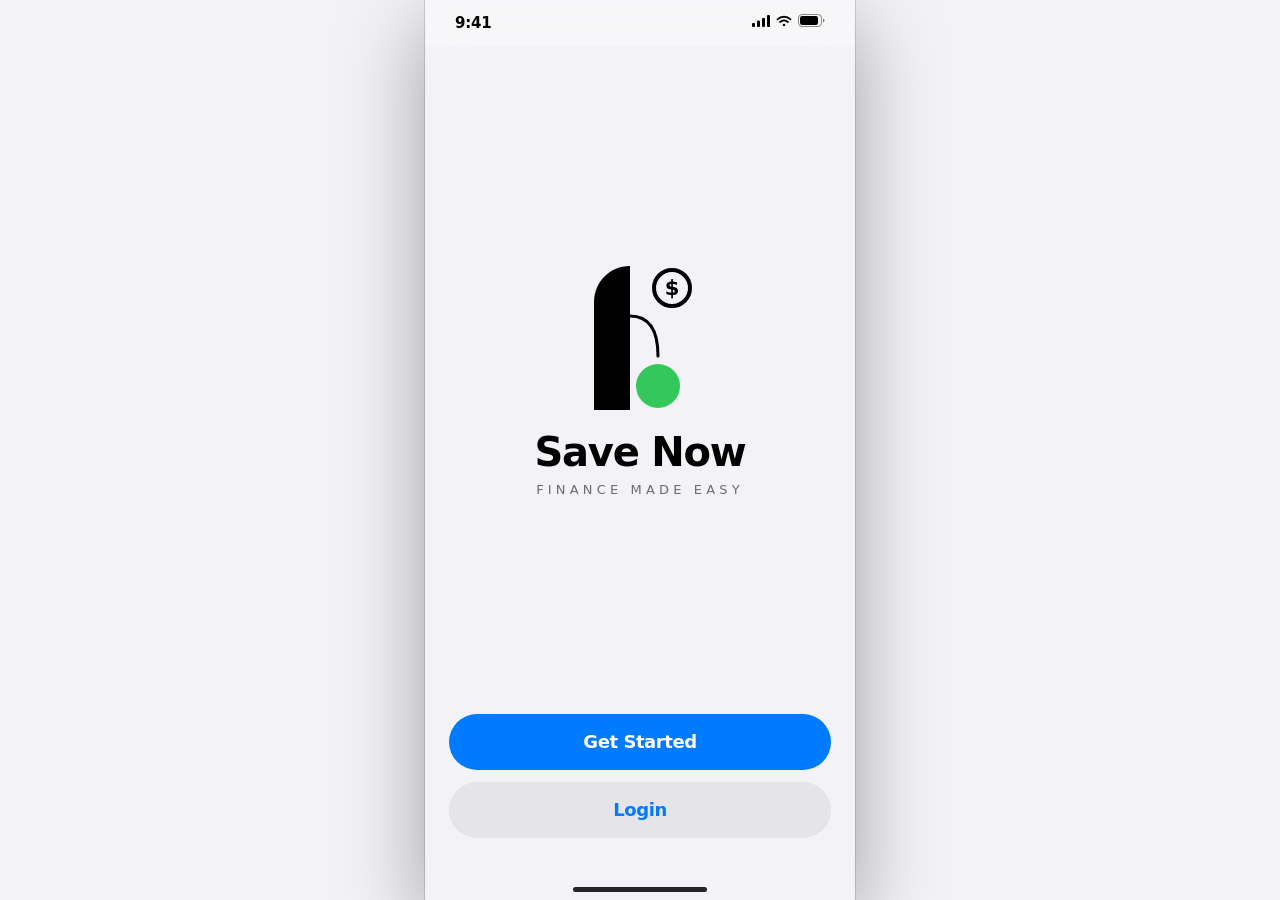
==== commit 2f62e9d9: "Restyle app to Apple Human Interface Guidelines Retheme tokens to Apple system colors (light/dark), " ====
--- a/index.html
+++ b/index.html
@@ -13,7 +13,7 @@
   <meta name="apple-mobile-web-app-title" content="Savenow">
   <meta name="apple-mobile-web-app-status-bar-style" content="default">
   <meta name="format-detection" content="telephone=no">
-  <meta name="theme-color" content="#F8FAFC">
+  <meta name="theme-color" content="#F2F2F7">
   <link rel="manifest" href="manifest.json">
   <link rel="apple-touch-icon" href="icons/apple-touch-icon.png">
   <link rel="icon" type="image/svg+xml" href="icons/icon.svg">
--- a/css/variables.css
+++ b/css/variables.css
@@ -6,90 +6,92 @@
  */
 
 :root {
-  /* ---- 1. Brand & primary accents ---- */
-  --sn-obsidian-950: #0B0F19;
-  --sn-obsidian-900: #0F172A;
-  --sn-obsidian-800: #1E293B;
-  --sn-obsidian-700: #334155;
-  --sn-emerald-600: #059669;
-  --sn-emerald-500: #10B981;
-  --sn-emerald-400: #34D399;
-  --sn-emerald-100: #D1FAE5;
-  --sn-emerald-50:  #ECFDF5;
+  /* Apple system colors (light). Names kept from the old palette so screens need no edits:
+     emerald = systemGreen (status only), amber = systemYellow, rose = systemRed,
+     indigo = systemIndigo, obsidian = system grays/black. Interactive tint is --sn-accent (systemBlue). */
+  --sn-obsidian-950: #000000;
+  --sn-obsidian-900: #1C1C1E;
+  --sn-obsidian-800: #2C2C2E;
+  --sn-obsidian-700: #3A3A3C;
+  --sn-blue: #007AFF;
+  --sn-emerald-600: #34C759;
+  --sn-emerald-500: #34C759;
+  --sn-emerald-400: #30D158;
+  --sn-emerald-100: rgba(52, 199, 89, 0.24);
+  --sn-emerald-50:  rgba(52, 199, 89, 0.14);
 
-  /* ---- 2. Budget states ---- */
-  --sn-amber-600: #D97706;
-  --sn-amber-500: #F59E0B;
-  --sn-amber-100: #FEF3C7;
-  --sn-amber-50:  #FFFBEB;
-  --sn-amber-text: #B45309;
-  --sn-amber-border: #FDE68A;
+  --sn-amber-600: #FFB000;
+  --sn-amber-500: #FFCC00;
+  --sn-amber-100: rgba(255, 204, 0, 0.26);
+  --sn-amber-50:  rgba(255, 204, 0, 0.16);
+  --sn-amber-text: #8F6B00;
+  --sn-amber-border: transparent;
 
-  --sn-rose-600: #E11D48;
-  --sn-rose-500: #F43F5E;
-  --sn-rose-100: #FFE4E6;
-  --sn-rose-50:  #FFF1F2;
-  --sn-rose-text: #BE123C;
-  --sn-rose-border: #FECDD3;
+  --sn-rose-600: #FF3B30;
+  --sn-rose-500: #FF3B30;
+  --sn-rose-100: rgba(255, 59, 48, 0.22);
+  --sn-rose-50:  rgba(255, 59, 48, 0.12);
+  --sn-rose-text: #D70015;
+  --sn-rose-border: transparent;
 
-  --sn-indigo-600: #4F46E5;
-  --sn-indigo-500: #6366F1;
-  --sn-indigo-100: #E0E7FF;
-  --sn-indigo-50:  #EEF2FF;
+  --sn-indigo-600: #5856D6;
+  --sn-indigo-500: #5856D6;
+  --sn-indigo-100: rgba(88, 86, 214, 0.22);
+  --sn-indigo-50:  rgba(88, 86, 214, 0.12);
 
-  --sn-emerald-text: #059669;
-  --sn-emerald-border: #A7F3D0;
+  --sn-emerald-text: #248A3D;
+  --sn-emerald-border: transparent;
 
-  /* ---- 3. Streak & categories ---- */
-  --sn-streak-600: #EA580C;
-  --sn-streak-500: #F97316;
-  --sn-streak-100: #FFEDD5;
-  --sn-streak-50:  #FFF7ED;
-  --sn-streak-border: #FED7AA;
+  --sn-streak-600: #C93400;
+  --sn-streak-500: #FF9500;
+  --sn-streak-100: rgba(255, 149, 0, 0.24);
+  --sn-streak-50:  rgba(255, 149, 0, 0.14);
+  --sn-streak-border: transparent;
 
-  --sn-cat-food: #F97316;
-  --sn-cat-transport: #0EA5E9;
-  --sn-cat-shopping: #8B5CF6;
-  --sn-cat-bills: #6366F1;
-  --sn-cat-other: #14B8A6;
-  --sn-cat-food-tint: #FFF7ED;
-  --sn-cat-transport-tint: #E0F2FE;
-  --sn-cat-shopping-tint: #EDE9FE;
-  --sn-cat-bills-tint: #E0E7FF;
-  --sn-cat-other-tint: #CCFBF1;
+  --sn-cat-food: #FF9500;
+  --sn-cat-transport: #32ADE6;
+  --sn-cat-shopping: #AF52DE;
+  --sn-cat-bills: #5856D6;
+  --sn-cat-other: #30B0C7;
+  --sn-cat-food-tint: rgba(255, 149, 0, 0.15);
+  --sn-cat-transport-tint: rgba(50, 173, 230, 0.15);
+  --sn-cat-shopping-tint: rgba(175, 82, 222, 0.15);
+  --sn-cat-bills-tint: rgba(88, 86, 214, 0.15);
+  --sn-cat-other-tint: rgba(48, 176, 199, 0.15);
 
-  /* ---- 4. Surfaces, borders, text (light) ---- */
-  --sn-bg-canvas: #F8FAFC;
+  /* Surfaces (grouped background / secondary grouped background), separators, labels */
+  --sn-bg-canvas: #F2F2F7;
   --sn-bg-card: #FFFFFF;
-  --sn-bg-subtle: #F1F5F9;
-  --sn-border-hairline: #E2E8F0;
-  --sn-border-strong: #CBD5E1;
-  --sn-text-primary: #0F172A;
-  --sn-text-secondary: #475569;
-  --sn-text-muted: #94A3B8;
+  --sn-bg-subtle: rgba(120, 120, 128, 0.12);   /* systemFill */
+  --sn-border-hairline: rgba(60, 60, 67, 0.18); /* separator */
+  --sn-border-strong: rgba(60, 60, 67, 0.29);   /* opaque-ish separator */
+  --sn-text-primary: #000000;
+  --sn-text-secondary: #6C6C70;
+  --sn-text-muted: #8E8E93;
 
   /* Role tokens (flip in dark mode) */
-  --sn-cta-bg: var(--sn-obsidian-900);
+  --sn-cta-bg: var(--sn-blue);
   --sn-cta-fg: #FFFFFF;
-  --sn-accent: var(--sn-emerald-600);   /* accessible green text / active tab */
-  --sn-ring-track: #E2E8F0;
-  --sn-overlay: rgba(15, 23, 42, 0.45);
-  --sn-material: rgba(248, 250, 252, 0.86);
-  --sn-shadow-sm: 0 1px 2px rgba(15, 23, 42, 0.04);
-  --sn-shadow-md: 0 2px 6px rgba(15, 23, 42, 0.05);
-  --sn-shadow-lg: 0 16px 40px rgba(15, 23, 42, 0.18);
+  --sn-accent: var(--sn-blue);
+  --sn-accent-tint: rgba(0, 122, 255, 0.12);
+  --sn-ring-track: rgba(120, 120, 128, 0.16);
+  --sn-overlay: rgba(0, 0, 0, 0.4);
+  --sn-material: rgba(249, 249, 249, 0.78);
+  --sn-shadow-sm: none;
+  --sn-shadow-md: none;
+  --sn-shadow-lg: 0 10px 40px rgba(0, 0, 0, 0.18);
 
-  /* Nudge pills (light = tinted surface + dark text) */
-  --nudge-amber-bg: var(--sn-amber-50);   --nudge-amber-fg: var(--sn-amber-text);   --nudge-amber-bd: var(--sn-amber-border);
-  --nudge-rose-bg: var(--sn-rose-50);     --nudge-rose-fg: var(--sn-rose-text);     --nudge-rose-bd: var(--sn-rose-border);
-  --nudge-emerald-bg: var(--sn-emerald-50); --nudge-emerald-fg: var(--sn-emerald-600); --nudge-emerald-bd: var(--sn-emerald-border);
+  /* Nudge pills: tinted fill, no stroke */
+  --nudge-amber-bg: var(--sn-amber-50);   --nudge-amber-fg: var(--sn-amber-text);   --nudge-amber-bd: transparent;
+  --nudge-rose-bg: var(--sn-rose-50);     --nudge-rose-fg: var(--sn-rose-text);     --nudge-rose-bd: transparent;
+  --nudge-emerald-bg: var(--sn-emerald-50); --nudge-emerald-fg: var(--sn-emerald-text); --nudge-emerald-bd: transparent;
 
   /* ---- 5. Type, shape, layout ---- */
   --font-sans: -apple-system, BlinkMacSystemFont, "SF Pro Text", "SF Pro Display", "Helvetica Neue", system-ui, sans-serif;
-  --radius-sheet: 28px;
-  --radius-card: 18px;
+  --radius-sheet: 34px;
+  --radius-card: 20px;
   --radius-field: 12px;
-  --radius-btn: 14px;
+  --radius-btn: 9999px;
   --radius-pill: 9999px;
 
   --touch-min: 44px;
@@ -103,44 +105,54 @@
 }
 
 [data-theme="dark"] {
-  --sn-bg-canvas: #0B0F19;
-  --sn-bg-card: #111827;
-  --sn-bg-subtle: #1E293B;
-  --sn-border-hairline: #1F2937;
-  --sn-border-strong: #334155;
-  --sn-text-primary: #F8FAFC;
-  --sn-text-secondary: #94A3B8;
-  --sn-text-muted: #64748B;
+  --sn-blue: #0A84FF;
+  --sn-emerald-600: #30D158;
+  --sn-emerald-500: #30D158;
+  --sn-emerald-400: #30D158;
+  --sn-emerald-100: rgba(48, 209, 88, 0.28);
+  --sn-emerald-50:  rgba(48, 209, 88, 0.16);
+  --sn-amber-500: #FFD60A;
+  --sn-amber-100: rgba(255, 214, 10, 0.28);
+  --sn-amber-50:  rgba(255, 214, 10, 0.16);
+  --sn-amber-text: #FFD60A;
+  --sn-rose-500: #FF453A;
+  --sn-rose-600: #FF453A;
+  --sn-rose-100: rgba(255, 69, 58, 0.28);
+  --sn-rose-50:  rgba(255, 69, 58, 0.16);
+  --sn-rose-text: #FF6961;
+  --sn-indigo-500: #5E5CE6;
+  --sn-indigo-600: #5E5CE6;
+  --sn-indigo-100: rgba(94, 92, 230, 0.32);
+  --sn-indigo-50:  rgba(94, 92, 230, 0.18);
+  --sn-emerald-text: #30D158;
+  --sn-streak-600: #FF9F0A;
+  --sn-streak-500: #FF9F0A;
+  --sn-streak-100: rgba(255, 159, 10, 0.3);
+  --sn-streak-50:  rgba(255, 159, 10, 0.16);
 
-  --sn-emerald-50: rgba(16, 185, 129, 0.14);
-  --sn-emerald-100: rgba(16, 185, 129, 0.28);
-  --sn-amber-50: rgba(245, 158, 11, 0.14);
-  --sn-amber-100: rgba(245, 158, 11, 0.28);
-  --sn-rose-50: rgba(244, 63, 94, 0.15);
-  --sn-rose-100: rgba(244, 63, 94, 0.28);
-  --sn-indigo-50: rgba(99, 102, 241, 0.16);
-  --sn-indigo-100: rgba(99, 102, 241, 0.30);
-  --sn-streak-50: rgba(249, 115, 22, 0.16);
-  --sn-streak-100: rgba(249, 115, 22, 0.30);
-  --sn-streak-border: rgba(249, 115, 22, 0.35);
+  --sn-cat-food: #FF9F0A;
+  --sn-cat-transport: #64D2FF;
+  --sn-cat-shopping: #BF5AF2;
+  --sn-cat-bills: #7D7AFF;
+  --sn-cat-other: #40C8E0;
+  --sn-cat-food-tint: rgba(255, 159, 10, 0.2);
+  --sn-cat-transport-tint: rgba(100, 210, 255, 0.2);
+  --sn-cat-shopping-tint: rgba(191, 90, 242, 0.22);
+  --sn-cat-bills-tint: rgba(125, 122, 255, 0.22);
+  --sn-cat-other-tint: rgba(64, 200, 224, 0.2);
 
-  --sn-cat-food-tint: rgba(249, 115, 22, 0.16);
-  --sn-cat-transport-tint: rgba(14, 165, 233, 0.16);
-  --sn-cat-shopping-tint: rgba(139, 92, 246, 0.18);
-  --sn-cat-bills-tint: rgba(99, 102, 241, 0.18);
-  --sn-cat-other-tint: rgba(20, 184, 166, 0.16);
+  --sn-bg-canvas: #000000;
+  --sn-bg-card: #1C1C1E;
+  --sn-bg-subtle: rgba(120, 120, 128, 0.24);
+  --sn-border-hairline: rgba(84, 84, 88, 0.55);
+  --sn-border-strong: rgba(84, 84, 88, 0.75);
+  --sn-text-primary: #FFFFFF;
+  --sn-text-secondary: #AEAEB2;
+  --sn-text-muted: #8E8E93;
 
-  --sn-cta-bg: var(--sn-emerald-500);
-  --sn-cta-fg: #0B0F19;
-  --sn-accent: var(--sn-emerald-400);
-  --sn-ring-track: #1F2937;
-  --sn-overlay: rgba(0, 0, 0, 0.6);
-  --sn-material: rgba(11, 15, 25, 0.82);
-  --sn-shadow-sm: 0 1px 2px rgba(0, 0, 0, 0.5);
-  --sn-shadow-md: 0 2px 6px rgba(0, 0, 0, 0.5);
-  --sn-shadow-lg: 0 16px 40px rgba(0, 0, 0, 0.7);
-
-  --nudge-amber-bg: rgba(245, 158, 11, 0.14);  --nudge-amber-fg: #FBBF24;  --nudge-amber-bd: rgba(245, 158, 11, 0.35);
-  --nudge-rose-bg: rgba(244, 63, 94, 0.15);    --nudge-rose-fg: #FDA4AF;    --nudge-rose-bd: rgba(244, 63, 94, 0.35);
-  --nudge-emerald-bg: rgba(16, 185, 129, 0.14); --nudge-emerald-fg: #6EE7B7; --nudge-emerald-bd: rgba(16, 185, 129, 0.35);
+  --sn-accent-tint: rgba(10, 132, 255, 0.2);
+  --sn-ring-track: rgba(120, 120, 128, 0.32);
+  --sn-overlay: rgba(0, 0, 0, 0.55);
+  --sn-material: rgba(29, 29, 31, 0.72);
+  --sn-shadow-lg: 0 10px 40px rgba(0, 0, 0, 0.6);
 }
--- a/css/base.css
+++ b/css/base.css
@@ -50,7 +50,7 @@
 svg { display: block; flex-shrink: 0; }
 .num { font-variant-numeric: tabular-nums; }
 
-:focus-visible { outline: 2px solid var(--sn-emerald-500); outline-offset: 2px; }
+:focus-visible { outline: 2px solid var(--sn-accent); outline-offset: 2px; }
 
 /* ---------- App shell ---------- */
 #app {
@@ -67,8 +67,8 @@
 
 /* On larger windows, present the app as a phone-width column */
 @media (min-width: 520px) {
-  html { background: var(--sn-obsidian-950); }
-  html[data-theme="dark"] { background: #05070c; }
+  html { background: #E5E5EA; }
+  html[data-theme="dark"] { background: #000; }
   #app { box-shadow: 0 0 0 1px var(--sn-border-hairline), 0 24px 80px rgba(0, 0, 0, 0.35); }
 }
 
@@ -158,24 +158,25 @@
   gap: 12px;
   padding: 12px 16px calc(var(--sab) + 16px);
 }
+.screen-footer[hidden], .btn[hidden] { display: none; }
 
 /* ---------- Typography ---------- */
 .eyebrow {
   display: inline-flex;
   align-items: center;
   gap: 6px;
-  font-size: 12px;
+  font-size: 13px;
   font-weight: 600;
-  letter-spacing: 0.06em;
+  letter-spacing: 0.02em;
   text-transform: uppercase;
-  color: var(--sn-text-muted);
-}
-.large-title { font-size: 34px; font-weight: 700; letter-spacing: -0.6px; line-height: 1.1; }
+  color: var(--sn-text-secondary);
+}
+.large-title { font-size: 34px; font-weight: 700; letter-spacing: 0.37px; line-height: 1.2; }
 .page-sub { font-size: 15px; color: var(--sn-text-secondary); margin-top: 4px; }
 .section-label {
-  font-size: 12px; font-weight: 600; letter-spacing: 0.06em; text-transform: uppercase;
-  color: var(--sn-text-muted);
-  margin: 24px 4px 8px;
+  font-size: 13px; font-weight: 400; letter-spacing: -0.08px; text-transform: uppercase;
+  color: var(--sn-text-secondary);
+  margin: 24px 16px 7px;
 }
 .footnote { font-size: 13px; line-height: 1.4; color: var(--sn-text-secondary); margin: 12px 4px 0; }
 .muted { color: var(--sn-text-muted); }
@@ -212,8 +213,10 @@
   max-width: calc(100% - 32px);
   padding: 12px 18px;
   border-radius: var(--radius-pill);
-  background: var(--sn-obsidian-900);
-  color: #fff;
+  background: var(--sn-material);
+  -webkit-backdrop-filter: saturate(180%) blur(20px);
+  backdrop-filter: saturate(180%) blur(20px);
+  color: var(--sn-text-primary);
   font-size: 14px;
   font-weight: 600;
   z-index: 300;
@@ -223,7 +226,6 @@
   box-shadow: var(--sn-shadow-lg);
 }
 .toast.show { transform: translate(-50%, 0); opacity: 1; }
-[data-theme="dark"] .toast { background: var(--sn-obsidian-800); border: 1px solid var(--sn-border-strong); }
 
 @media (prefers-reduced-motion: reduce) {
   .screen, .toast { transition: none; }
--- a/css/components.css
+++ b/css/components.css
@@ -14,22 +14,21 @@
   gap: 8px;
   font-size: 17px;
   font-weight: 600;
-  letter-spacing: -0.3px;
+  letter-spacing: -0.43px;
   transition: transform 0.15s ease, opacity 0.15s ease, background-color 0.15s ease;
   text-align: center;
 }
-.btn:active { transform: scale(0.98); opacity: 0.85; }
+.btn:active { transform: scale(0.97); opacity: 0.8; }
 .btn[disabled], .btn.is-disabled { opacity: 0.4; pointer-events: none; }
 .btn-block { width: 100%; }
 .btn-grow { flex: 1; }
 
 .btn-primary { background: var(--sn-cta-bg); color: var(--sn-cta-fg); }
 .btn-secondary {
-  background: var(--sn-bg-card);
-  color: var(--sn-text-primary);
-  border: 1px solid var(--sn-border-strong);
-}
-.btn-tint { background: var(--sn-emerald-50); color: var(--sn-accent); }
+  background: var(--sn-bg-subtle);
+  color: var(--sn-accent);
+}
+.btn-tint { background: var(--sn-accent-tint); color: var(--sn-accent); }
 .btn-ghost { color: var(--sn-accent); min-height: var(--touch-min); }
 
 /* Text link-style control with a guaranteed 44pt hit area */
@@ -47,10 +46,8 @@
 /* ---------- Cards ---------- */
 .card {
   background: var(--sn-bg-card);
-  border: 1px solid var(--sn-border-hairline);
   border-radius: var(--radius-card);
   padding: 16px;
-  box-shadow: var(--sn-shadow-md);
 }
 .card + .card { margin-top: 12px; }
 button.card, a.card, .card[data-goto] { width: 100%; text-align: left; display: block; cursor: pointer; }
@@ -61,10 +58,8 @@
 /* ---------- Grouped list ---------- */
 .list {
   background: var(--sn-bg-card);
-  border: 1px solid var(--sn-border-hairline);
   border-radius: var(--radius-card);
   overflow: hidden;
-  box-shadow: var(--sn-shadow-md);
 }
 .row {
   position: relative;
@@ -86,15 +81,15 @@
 .row.is-link { cursor: pointer; }
 .row.is-link:active { background: var(--sn-bg-subtle); }
 .row-main { flex: 1; min-width: 0; }
-.row-title { font-size: 16px; font-weight: 600; line-height: 1.25; }
-.row-sub { font-size: 13px; color: var(--sn-text-secondary); margin-top: 2px; line-height: 1.3; }
-.row-value { font-size: 16px; font-weight: 600; font-variant-numeric: tabular-nums; white-space: nowrap; }
-.row-value.sec { font-weight: 500; color: var(--sn-text-secondary); }
+.row-title { font-size: 17px; font-weight: 400; letter-spacing: -0.43px; line-height: 1.25; }
+.row-sub { font-size: 15px; color: var(--sn-text-secondary); margin-top: 2px; line-height: 1.3; }
+.row-value { font-size: 17px; font-weight: 400; font-variant-numeric: tabular-nums; white-space: nowrap; }
+.row-value.sec { font-weight: 400; color: var(--sn-text-secondary); }
 .row .chev { color: var(--sn-text-muted); }
 
 .tile {
   width: 36px; height: 36px;
-  border-radius: 10px;
+  border-radius: 9px;
   display: grid; place-items: center;
   flex-shrink: 0;
   font-size: 12px; font-weight: 700;
@@ -106,7 +101,7 @@
 .tile.shopping { background: var(--sn-cat-shopping-tint); color: var(--sn-cat-shopping); }
 .tile.bills { background: var(--sn-cat-bills-tint); color: var(--sn-cat-bills); }
 .tile.other { background: var(--sn-cat-other-tint); color: var(--sn-cat-other); }
-.tile.emerald { background: var(--sn-emerald-50); color: var(--sn-accent); }
+.tile.emerald { background: var(--sn-accent-tint); color: var(--sn-accent); }
 
 /* Flat ledger rows (category lists) */
 .ledger { border-top: 1px solid var(--sn-border-hairline); }
@@ -129,22 +124,20 @@
   min-height: 56px;
   padding: 22px 14px 6px;
   background: var(--sn-bg-card);
-  border: 1px solid var(--sn-border-strong);
+  border: 1px solid transparent;
   border-radius: var(--radius-field);
   transition: border-color 0.15s ease, box-shadow 0.15s ease;
 }
 .field:focus-within {
-  border-color: var(--sn-emerald-500);
-  box-shadow: 0 0 0 3px var(--sn-emerald-100);
+  border-color: var(--sn-accent);
+  box-shadow: 0 0 0 3px var(--sn-accent-tint);
 }
 .field > .label {
   position: absolute;
   top: 7px; left: 14px;
-  font-size: 11px;
-  font-weight: 600;
-  letter-spacing: 0.06em;
-  text-transform: uppercase;
-  color: var(--sn-text-muted);
+  font-size: 12px;
+  font-weight: 500;
+  color: var(--sn-text-secondary);
   pointer-events: none;
 }
 .field input, .field select {
@@ -189,13 +182,12 @@
   font-weight: 600;
   background: var(--sn-bg-subtle);
   color: var(--sn-text-primary);
-  border: 1px solid var(--sn-border-hairline);
   white-space: nowrap;
 }
 .pill-streak { background: var(--sn-streak-50); color: var(--sn-streak-600); border-color: var(--sn-streak-border); text-transform: uppercase; letter-spacing: 0.04em; font-size: 12px; font-weight: 700; }
-[data-theme="dark"] .pill-streak { color: #FB923C; }
-.pill-ontrack { background: var(--sn-emerald-50); color: var(--sn-emerald-600); border-color: var(--sn-emerald-border); font-size: 12px; font-weight: 700; min-height: 28px; }
-[data-theme="dark"] .pill-ontrack { color: var(--nudge-emerald-fg); border-color: var(--nudge-emerald-bd); }
+.pill-ontrack { background: var(--sn-emerald-50); color: var(--sn-emerald-text); border-color: transparent; font-size: 12px; font-weight: 700; min-height: 28px; }
+.pill-ontrack.amber { background: var(--nudge-amber-bg); color: var(--nudge-amber-fg); border-color: var(--nudge-amber-bd); }
+.pill-ontrack.rose { background: var(--nudge-rose-bg); color: var(--nudge-rose-fg); border-color: var(--nudge-rose-bd); }
 .pill-shopping { background: var(--sn-cat-shopping-tint); color: var(--sn-cat-shopping); border-color: transparent; }
 
 /* Nudge banner (full-width capsule) */
@@ -211,7 +203,7 @@
   font-size: 14px;
   font-weight: 600;
   text-align: left;
-  border: 1px solid;
+  border: 0;
 }
 .nudge .nudge-text { display: flex; align-items: center; gap: 8px; }
 .nudge.amber { background: var(--nudge-amber-bg); color: var(--nudge-amber-fg); border-color: var(--nudge-amber-bd); }
@@ -224,28 +216,28 @@
   padding: 2px;
   border-radius: 10px;
   background: var(--sn-bg-subtle);
-  border: 1px solid var(--sn-border-hairline);
 }
 .segmented button {
   flex: 1;
-  min-height: 40px;
+  min-height: 38px;
   border-radius: 8px;
   font-size: 14px;
-  font-weight: 600;
+  font-weight: 500;
   color: var(--sn-text-secondary);
   transition: background-color 0.18s ease, color 0.18s ease;
 }
 .segmented button.active {
   background: var(--sn-bg-card);
   color: var(--sn-text-primary);
-  box-shadow: 0 1px 3px rgba(15, 23, 42, 0.12);
-}
-[data-theme="dark"] .segmented button.active { background: var(--sn-border-strong); }
+  font-weight: 600;
+  box-shadow: 0 3px 8px rgba(0, 0, 0, 0.12), 0 3px 1px rgba(0, 0, 0, 0.04);
+}
+[data-theme="dark"] .segmented button.active { background: #636366; }
 
 /* ---------- Switch (UISwitch 51x31) ---------- */
 .switch { position: relative; width: 51px; height: 31px; flex-shrink: 0; display: inline-block; }
 .switch input { position: absolute; inset: -7px -2px; width: calc(100% + 4px); height: calc(100% + 14px); opacity: 0; margin: 0; cursor: pointer; z-index: 1; }
-.switch .track { position: absolute; inset: 0; border-radius: 16px; background: var(--sn-border-strong); transition: background-color 0.22s ease; }
+.switch .track { position: absolute; inset: 0; border-radius: 16px; background: rgba(120, 120, 128, 0.32); transition: background-color 0.22s ease; }
 .switch .track::after {
   content: ""; position: absolute; top: 2px; left: 2px;
   width: 27px; height: 27px; border-radius: 50%; background: #fff;
@@ -254,11 +246,11 @@
 }
 .switch input:checked + .track { background: var(--sn-emerald-500); }
 .switch input:checked + .track::after { transform: translateX(20px); }
-.switch input:focus-visible + .track { outline: 2px solid var(--sn-emerald-500); outline-offset: 2px; }
+.switch input:focus-visible + .track { outline: 2px solid var(--sn-accent); outline-offset: 2px; }
 
 /* ---------- Progress ---------- */
-.progress { height: 10px; border-radius: 5px; background: var(--sn-bg-subtle); overflow: hidden; border: 1px solid var(--sn-border-hairline); }
-.progress > i { display: block; height: 100%; border-radius: 5px; background: var(--sn-amber-500); transition: width 0.5s ease; }
+.progress { height: 8px; border-radius: 4px; background: var(--sn-bg-subtle); overflow: hidden; }
+.progress > i { display: block; height: 100%; border-radius: 4px; background: var(--sn-amber-500); transition: width 0.5s ease; }
 
 /* ---------- Tab bar ---------- */
 .tabbar {
@@ -286,14 +278,14 @@
   gap: 2px;
   font-size: 10px;
   font-weight: 500;
-  letter-spacing: 0;
+  letter-spacing: 0.12px;
   color: var(--sn-text-muted);
   transition: color 0.15s ease;
 }
 .tab svg { height: 24px; width: auto; }
-.tab.active { color: var(--sn-accent); font-weight: 700; }
+.tab.active { color: var(--sn-accent); }
 .tab:active { opacity: 0.55; }
-.tab-add { color: var(--sn-text-primary); }
+.tab-add { color: var(--sn-accent); }
 
 /* ---------- Sheets, alerts ---------- */
 .scrim {
@@ -331,7 +323,7 @@
 .alert {
   width: 100%;
   background: var(--sn-bg-card);
-  border-radius: 22px;
+  border-radius: 26px;
   padding: 20px;
   box-shadow: var(--sn-shadow-lg);
   transform: scale(0.94); opacity: 0;
@@ -349,8 +341,8 @@
   min-height: 52px;
   border-radius: 12px;
   background: var(--sn-bg-subtle);
-  font-size: 24px;
-  font-weight: 500;
+  font-size: 26px;
+  font-weight: 400;
   display: grid; place-items: center;
   transition: background-color 0.1s ease;
 }
--- a/src/screens/setup-banks/setup-banks.css
+++ b/src/screens/setup-banks/setup-banks.css
@@ -26,9 +26,10 @@
 .bank-banner { display: flex; width: 240px; height: 84px; border-radius: 6px; overflow: hidden; box-shadow: var(--sn-shadow-md); }
 .bank-banner .a { flex: 1.2; background: #000; color: #fff; display: flex; align-items: center; justify-content: center; font-size: 30px; font-weight: 800; letter-spacing: -1px; gap: 6px; }
 .bank-banner .b { flex: 1; background: #7a7a7a; color: #fff; display: flex; flex-direction: column; justify-content: center; padding-left: 12px; font-size: 14px; line-height: 1.2; }
-.bank-spinner { width: 28px; height: 28px; border-radius: 50%; border: 3px solid var(--sn-border-strong); border-top-color: var(--sn-emerald-500); animation: spin 0.8s linear infinite; }
+.bank-spinner { width: 28px; height: 28px; border-radius: 50%; border: 3px solid var(--sn-border-strong); border-top-color: var(--sn-accent); animation: spin 0.8s linear infinite; }
 .bank-splash p { font-size: 15px; color: var(--sn-text-secondary); }
 @keyframes spin { to { transform: rotate(360deg); } }
 @media (prefers-reduced-motion: reduce) { .bank-spinner { animation-duration: 2s; } }
 
 .bank-list + .btn-ghost { margin-top: 12px; }
+.bank-banner .a.long { font-size: 17px; letter-spacing: -0.3px; text-align: center; padding: 0 8px; }
--- a/src/screens/setup-socials/setup-socials.css
+++ b/src/screens/setup-socials/setup-socials.css
@@ -2,3 +2,4 @@
 .soc-actions .pair { display: grid; grid-template-columns: 1fr 1fr; gap: 12px; }
 .soc-added { margin-top: 24px; }
 .soc-sheet-field { margin-top: 12px; }
+.soc-remove { min-height: var(--touch-min); min-width: 64px; font-size: 15px; font-weight: 600; color: var(--sn-rose-text); }
--- a/src/screens/home/home.css
+++ b/src/screens/home/home.css
@@ -1,5 +1,4 @@
-.home-top { display: flex; align-items: center; justify-content: space-between; min-height: var(--touch-min); margin-bottom: 8px; }
-.home-brand { font-size: 24px; font-weight: 700; letter-spacing: -0.6px; }
+.home-top { display: flex; align-items: center; justify-content: flex-end; min-height: var(--touch-min); margin-bottom: 8px; }
 .home-top .pill-streak { min-height: var(--touch-min); }
 .home-toggle { margin-bottom: 8px; }
 .home-toggle .segmented { max-width: 200px; margin-left: auto; }
@@ -20,6 +19,8 @@
 /* Graph view */
 .graph-head .amt { font-size: 40px; font-weight: 800; letter-spacing: -1.4px; font-variant-numeric: tabular-nums; }
 .graph-head .sub { font-size: 14px; color: var(--sn-text-secondary); margin-left: 8px; }
+.graph-link { display: block; width: 100%; padding: 0; background: none; border: 0; text-align: inherit; color: inherit; font: inherit; cursor: pointer; }
+.graph-hint { margin: -10px 0 18px; text-align: center; font-size: 12px; color: var(--sn-text-muted); }
 .graph-box { position: relative; height: 190px; margin: 28px 0 8px; }
 .graph-limit { position: absolute; left: 0; right: 0; border-top: 1.5px dashed var(--sn-text-muted); z-index: 1; }
 .graph-limit span { position: absolute; top: -20px; left: 0; font-size: 11px; font-weight: 600; letter-spacing: 0.06em; color: var(--sn-text-muted); }
@@ -37,4 +38,4 @@
 .latest-item .amt { font-size: 16px; font-weight: 600; font-variant-numeric: tabular-nums; }
 .latest-card { padding: 12px 16px; }
 .latest-card + .latest-card { margin-top: 8px; }
-.latest-card.accent-edge { border-left: 4px solid var(--sn-text-primary); }
+.latest-card.accent-edge { border-left: 4px solid var(--sn-accent); }
--- a/src/screens/add/add.css
+++ b/src/screens/add/add.css
@@ -1,12 +1,8 @@
 .add-sheet { padding-top: 12px; }
-.add-top { display: flex; align-items: center; justify-content: space-between; min-height: var(--touch-min); }
+.add-top { display: flex; align-items: center; justify-content: space-between; min-height: 32px; }
 .add-top .label { font-size: 15px; font-weight: 600; }
-.add-cat-btn { width: var(--touch-min); height: var(--touch-min); display: grid; place-items: center; border-radius: 50%; color: var(--sn-text-secondary); }
-.add-cat-btn svg { transition: transform 0.2s ease; }
-.add-cat-btn[aria-expanded="true"] svg { transform: rotate(180deg); }
-.add-chips { display: none; gap: 8px; overflow-x: auto; padding: 4px 0 8px; scrollbar-width: none; }
+.add-chips { display: flex; gap: 8px; overflow-x: auto; padding: 4px 0 8px; scrollbar-width: none; }
 .add-chips::-webkit-scrollbar { display: none; }
-.add-chips.open { display: flex; }
 .chip { flex-shrink: 0; min-height: var(--touch-min); padding: 0 16px; border-radius: var(--radius-pill); border: 1px solid var(--sn-border-strong); font-size: 14px; font-weight: 600; background: var(--sn-bg-card); }
 .chip[aria-pressed="true"] { background: var(--sn-cta-bg); color: var(--sn-cta-fg); border-color: transparent; }
 .add-entry { display: flex; align-items: center; gap: 12px; margin-top: 4px; }
@@ -17,8 +13,8 @@
 }
 .add-amount .sym { color: var(--sn-text-secondary); }
 .add-amount .val.empty { color: var(--sn-text-muted); }
-.add-amount .caret { width: 2px; height: 28px; background: var(--sn-emerald-500); animation: blink 1s steps(2) infinite; }
+.add-amount .caret { width: 2px; height: 28px; background: var(--sn-accent); animation: blink 1s steps(2) infinite; }
 @keyframes blink { 50% { opacity: 0; } }
 .add-entry .btn { min-height: 56px; padding: 0 18px; }
-.add-cat-label { font-size: 13px; color: var(--sn-text-secondary); margin: 8px 2px 0; }
 @media (prefers-reduced-motion: reduce) { .add-amount .caret { animation: none; } }
+.add-desc { margin: 4px 0 8px; }
--- a/src/screens/insights/insights.css
+++ b/src/screens/insights/insights.css
@@ -1,5 +1,3 @@
-.ins-top { display: flex; align-items: center; justify-content: space-between; min-height: var(--touch-min); margin-bottom: 4px; }
-.ins-top .brand { font-size: 15px; font-weight: 600; color: var(--sn-text-secondary); }
 .ins-card { display: block; }
 .ins-card + .ins-card { margin-top: 12px; }
 .ins-card .go { font-size: 13px; font-weight: 600; color: var(--sn-accent); display: inline-flex; align-items: center; gap: 4px; }
--- a/src/screens/categories/categories.css
+++ b/src/screens/categories/categories.css
@@ -15,3 +15,4 @@
 .where-row + .where-row { border-top: 1px solid var(--sn-border-hairline); }
 .where-row .t { font-size: 16px; font-weight: 600; display: flex; justify-content: space-between; }
 .where-row .s { font-size: 13px; color: var(--sn-text-secondary); margin-top: 2px; }
+.cat-range { margin-bottom: 12px; }
--- a/src/screens/recovery/recovery.css
+++ b/src/screens/recovery/recovery.css
@@ -5,6 +5,14 @@
 .rec-card .guide { font-size: 15px; font-weight: 700; margin: 14px 0 16px; }
 .rec-card .btn-primary { background: var(--sn-indigo-500); color: #fff; }
 .rec-eyebrow { color: var(--sn-indigo-600); display: inline-flex; align-items: center; gap: 6px; margin-bottom: 8px; }
-[data-theme="dark"] .rec-eyebrow { color: #A5B4FC; }
+[data-theme="dark"] .rec-eyebrow { color: #7D7AFF; }
 .rec-big { font-size: 34px; font-weight: 800; letter-spacing: -1px; font-variant-numeric: tabular-nums; }
 .how-title { font-size: 20px; font-weight: 700; margin: 28px 4px 8px; }
+
+.rec-stepper { display: flex; align-items: center; gap: 12px; margin-top: 16px; }
+.rec-stepper-label { flex: 1; font-size: 15px; font-weight: 600; }
+.rec-step { width: var(--touch-min); height: var(--touch-min); border-radius: 50%; border: 1px solid var(--sn-indigo-100); background: var(--sn-bg-card); font-size: 22px; font-weight: 600; line-height: 1; }
+.rec-step:disabled { opacity: 0.35; cursor: default; }
+.rec-days { min-width: 64px; text-align: center; font-size: 15px; font-variant-numeric: tabular-nums; }
+.rec-days b { font-size: 20px; }
+.rec-hint { font-size: 13px; color: var(--sn-text-secondary); margin-top: 8px; }
--- a/src/screens/social/social.css
+++ b/src/screens/social/social.css
@@ -3,7 +3,6 @@
 .streak-num.broken { color: var(--sn-text-muted); }
 .streak-sub { text-align: center; font-size: 14px; color: var(--sn-text-secondary); margin-bottom: 16px; }
 .cheer { min-height: var(--touch-min); min-width: var(--touch-min); padding: 0 14px; border-radius: var(--radius-pill); background: var(--sn-streak-50); color: var(--sn-streak-600); border: 1px solid var(--sn-streak-border); font-size: 13px; font-weight: 700; display: inline-flex; align-items: center; gap: 6px; }
-[data-theme="dark"] .cheer { color: #FB923C; }
 .cheer.done { background: var(--sn-bg-subtle); color: var(--sn-text-muted); border-color: var(--sn-border-hairline); }
 .find-result { display: flex; align-items: center; gap: 12px; }
 .add-btn { min-height: var(--touch-min); min-width: 64px; font-size: 15px; font-weight: 700; color: var(--sn-accent); }
--- a/src/screens/settings/settings.css
+++ b/src/screens/settings/settings.css
@@ -1,6 +1,5 @@
 .profile-card { display: flex; align-items: center; gap: 14px; }
-.avatar { width: 52px; height: 52px; border-radius: 50%; background: var(--sn-obsidian-900); color: #fff; display: grid; place-items: center; font-weight: 700; font-size: 18px; flex-shrink: 0; }
-[data-theme="dark"] .avatar { background: var(--sn-emerald-500); color: #0B0F19; }
+.avatar { width: 52px; height: 52px; border-radius: 50%; background: var(--sn-accent); color: #fff; display: grid; place-items: center; font-weight: 700; font-size: 18px; flex-shrink: 0; }
 .profile-name { font-size: 20px; font-weight: 700; letter-spacing: -0.4px; }
 .profile-sub { font-size: 14px; color: var(--sn-text-secondary); margin-top: 2px; }
 .seg-pad { padding: 12px 16px; }
@@ -16,3 +15,5 @@
 .val-field { display: flex; align-items: center; justify-content: space-between; padding: 8px 16px; min-height: 56px; }
 .val-field input { width: 110px; text-align: right; border: 0; outline: 0; background: transparent; font-weight: 600; font-size: 16px; }
 .val-field .t { flex: 1; }
+.val-edit { display: inline-flex; align-items: center; gap: 2px; }
+.edit-pen { display: inline-flex; margin-left: 6px; color: var(--sn-text-muted); }
--- a/src/screens/lock/lock.css
+++ b/src/screens/lock/lock.css
@@ -1,10 +1,10 @@
-.lock { background: linear-gradient(170deg, #1E293B 0%, #0B0F19 60%, #064E3B 130%); color: #fff; }
+.lock { background: linear-gradient(170deg, #2C2C2E 0%, #000000 60%, #0A3D6B 130%); color: #fff; }
 .lock-body { align-items: center; text-align: center; padding-top: calc(var(--sat) + 28px); }
 .lock-body .date { font-size: 20px; font-weight: 600; opacity: 0.9; margin-top: 10px; }
 .lock-body .time { font-size: 96px; font-weight: 700; letter-spacing: -3px; line-height: 1; margin-top: 2px; font-variant-numeric: tabular-nums; }
 .lock-notif { width: 100%; text-align: left; margin-top: auto; border-radius: 22px; padding: 14px 16px; background: rgba(248, 250, 252, 0.16); -webkit-backdrop-filter: blur(24px); backdrop-filter: blur(24px); border: 1px solid rgba(255, 255, 255, 0.14); color: #fff; }
 .lock-notif .top { display: flex; align-items: center; gap: 8px; font-size: 12px; font-weight: 600; letter-spacing: 0.04em; text-transform: uppercase; opacity: 0.9; }
-.lock-notif .app-ico { width: 22px; height: 22px; border-radius: 6px; background: var(--sn-emerald-500); color: #0B0F19; display: grid; place-items: center; font-weight: 800; font-size: 12px; }
+.lock-notif .app-ico { width: 22px; height: 22px; border-radius: 6px; background: var(--sn-accent); color: #fff; display: grid; place-items: center; font-weight: 800; font-size: 12px; }
 .lock-notif .ts { background: rgba(255, 255, 255, 0.22); border-radius: 6px; padding: 2px 6px; font-size: 10px; }
 .lock-notif .now { margin-left: auto; opacity: 0.7; text-transform: none; letter-spacing: 0; font-weight: 400; }
 .lock-notif h2 { font-size: 17px; margin: 8px 0 2px; }
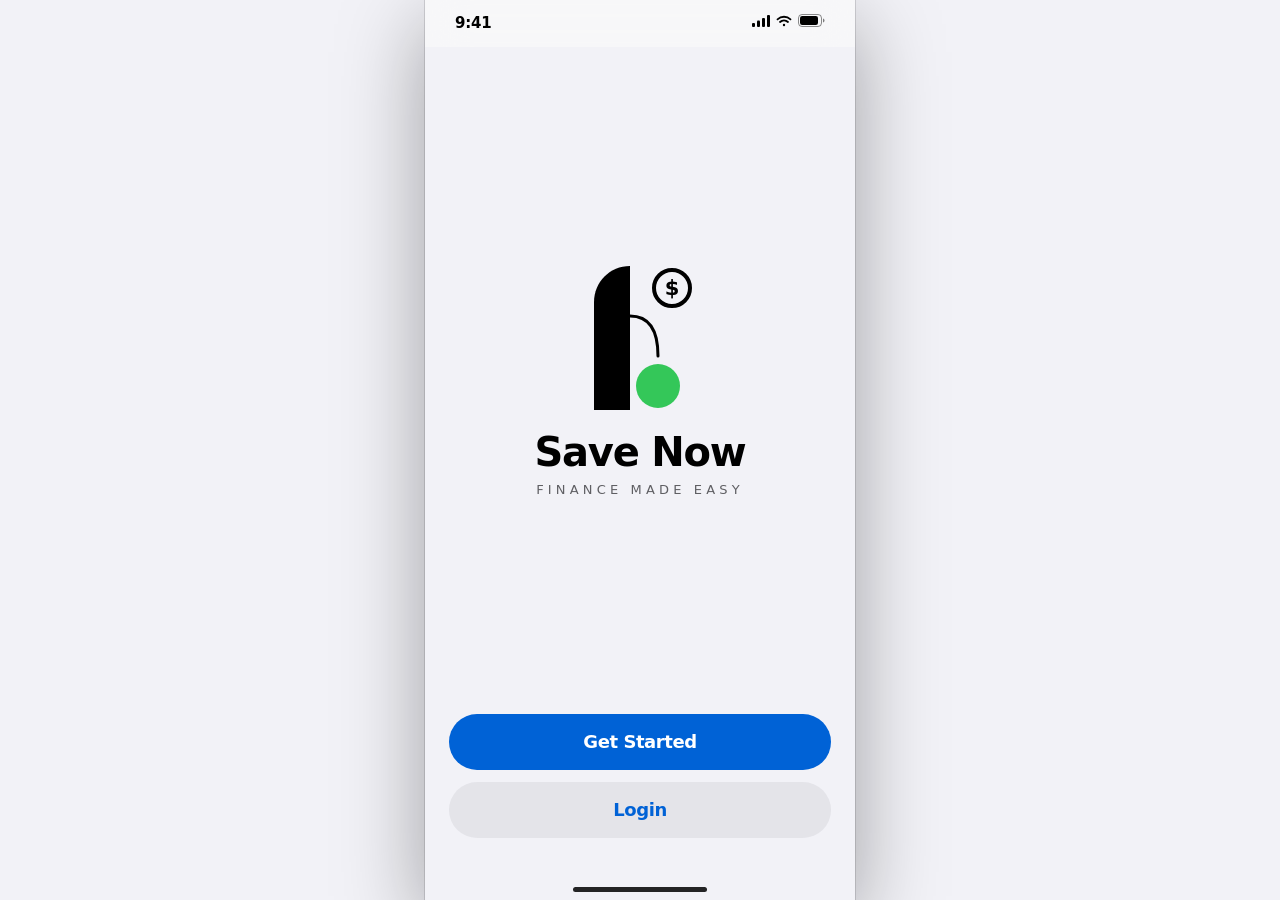
==== commit 9ae50843: "Apple HIG audit fixes: contrast, zoom, destructive alerts, sheet fields - Allow pinch zoom (remove m" ====
--- a/index.html
+++ b/index.html
@@ -3,7 +3,7 @@
 <head>
   <meta charset="UTF-8">
   <!-- viewport-fit=cover lets the layout run under the notch / Dynamic Island; safe areas are handled in css/base.css -->
-  <meta name="viewport" content="width=device-width, initial-scale=1, maximum-scale=1, user-scalable=no, viewport-fit=cover">
+  <meta name="viewport" content="width=device-width, initial-scale=1, viewport-fit=cover">
   <title>Savenow</title>
   <meta name="description" content="Savenow — Finance made easy. Stay within your daily budget and keep your streak.">
 
--- a/css/variables.css
+++ b/css/variables.css
@@ -13,7 +13,7 @@
   --sn-obsidian-900: #1C1C1E;
   --sn-obsidian-800: #2C2C2E;
   --sn-obsidian-700: #3A3A3C;
-  --sn-blue: #007AFF;
+  --sn-blue: #0062D6;   /* systemBlue darkened to 5.1:1 on the grouped canvas (systemBlue is 3.6:1) */
   --sn-emerald-600: #34C759;
   --sn-emerald-500: #34C759;
   --sn-emerald-400: #30D158;
@@ -39,7 +39,7 @@
   --sn-indigo-100: rgba(88, 86, 214, 0.22);
   --sn-indigo-50:  rgba(88, 86, 214, 0.12);
 
-  --sn-emerald-text: #248A3D;
+  --sn-emerald-text: #1B7A31;
   --sn-emerald-border: transparent;
 
   --sn-streak-600: #C93400;
@@ -66,14 +66,14 @@
   --sn-border-hairline: rgba(60, 60, 67, 0.18); /* separator */
   --sn-border-strong: rgba(60, 60, 67, 0.29);   /* opaque-ish separator */
   --sn-text-primary: #000000;
-  --sn-text-secondary: #6C6C70;
-  --sn-text-muted: #8E8E93;
+  --sn-text-secondary: #5F5F63;
+  --sn-text-muted: #6C6C70;
 
   /* Role tokens (flip in dark mode) */
   --sn-cta-bg: var(--sn-blue);
   --sn-cta-fg: #FFFFFF;
   --sn-accent: var(--sn-blue);
-  --sn-accent-tint: rgba(0, 122, 255, 0.12);
+  --sn-accent-tint: rgba(0, 98, 214, 0.12);
   --sn-ring-track: rgba(120, 120, 128, 0.16);
   --sn-overlay: rgba(0, 0, 0, 0.4);
   --sn-material: rgba(249, 249, 249, 0.78);
--- a/css/components.css
+++ b/css/components.css
@@ -29,6 +29,7 @@
   color: var(--sn-accent);
 }
 .btn-tint { background: var(--sn-accent-tint); color: var(--sn-accent); }
+.btn-destructive { color: var(--sn-rose-text); }
 .btn-ghost { color: var(--sn-accent); min-height: var(--touch-min); }
 
 /* Text link-style control with a guaranteed 44pt hit area */
@@ -162,6 +163,7 @@
 .field.invalid { border-color: var(--sn-rose-500); }
 .field-error { font-size: 13px; color: var(--sn-rose-text); margin: 6px 4px 0; }
 [data-theme="dark"] .field-error { color: var(--nudge-rose-fg); }
+.sheet .field { background: var(--sn-bg-subtle); }
 .field-stack { display: flex; flex-direction: column; gap: 12px; }
 .field-row { display: grid; grid-template-columns: 1fr 1fr; gap: 12px; }
 .field-hint {
@@ -357,9 +359,18 @@
 .bar.ink { background: var(--sn-text-primary); }
 
 /* ---------- Empty state ---------- */
-.empty { text-align: center; padding: 28px 16px; color: var(--sn-text-muted); }
-.empty strong { display: block; font-size: 12px; letter-spacing: 0.06em; text-transform: uppercase; color: var(--sn-text-secondary); margin-bottom: 4px; }
-.empty span { font-size: 12px; letter-spacing: 0.04em; text-transform: uppercase; }
+.empty { text-align: center; padding: 28px 16px; color: var(--sn-text-secondary); }
+.empty strong { display: block; font-size: 17px; font-weight: 600; color: var(--sn-text-primary); margin-bottom: 4px; }
+.empty span { font-size: 15px; }
 
 .stack-12 { display: flex; flex-direction: column; gap: 12px; }
 .spacer { flex: 1; }
+
+/* ---------- Accessibility settings ---------- */
+@media (prefers-reduced-transparency: reduce) {
+  .tabbar, .statusbar-sim, .toast { background: var(--sn-bg-card); -webkit-backdrop-filter: none; backdrop-filter: none; }
+}
+@media (prefers-contrast: more) {
+  :root { --sn-border-hairline: rgba(60, 60, 67, 0.5); --sn-border-strong: rgba(60, 60, 67, 0.7); --sn-text-muted: var(--sn-text-secondary); }
+  [data-theme="dark"] { --sn-border-hairline: rgba(235, 235, 245, 0.45); --sn-border-strong: rgba(235, 235, 245, 0.65); }
+}
--- a/src/screens/setup-recurring/setup-recurring.css
+++ b/src/screens/setup-recurring/setup-recurring.css
@@ -8,16 +8,16 @@
 .dd-btn.placeholder { color: var(--sn-text-muted); }
 .dd-list {
   position: absolute; z-index: 30; left: 0; right: 0; top: calc(100% + 6px);
-  background: var(--sn-bg-card); border: 1px solid var(--sn-border-strong); border-radius: var(--radius-field);
+  background: var(--sn-bg-card); border-radius: var(--radius-field);
   box-shadow: var(--sn-shadow-lg); overflow: hidden; display: none;
 }
 .dd.open .dd-list { display: block; }
-.dd-opt { display: block; width: 100%; text-align: left; min-height: var(--touch-min); padding: 0 14px; font-size: 14px; font-weight: 600; letter-spacing: 0.02em; text-transform: uppercase; }
+.dd-opt { display: block; width: 100%; text-align: left; min-height: var(--touch-min); padding: 0 14px; font-size: 17px; font-weight: 400; }
 .dd-opt + .dd-opt { border-top: 1px solid var(--sn-border-hairline); }
 .dd-opt:active, .dd-opt[aria-selected="true"] { background: var(--sn-bg-subtle); }
 
 .exp-list { padding: 0; min-height: 168px; position: relative; }
-.exp-list > .label { position: absolute; top: -8px; left: 12px; padding: 0 6px; background: var(--sn-bg-canvas); font-size: 11px; font-weight: 600; letter-spacing: 0.06em; text-transform: uppercase; color: var(--sn-text-muted); }
+.exp-list > .label { position: absolute; top: -8px; left: 12px; padding: 0 6px; background: var(--sn-bg-canvas); font-size: 13px; font-weight: 400; color: var(--sn-text-secondary); }
 
 .swipe { position: relative; overflow: hidden; }
 .swipe + .swipe { border-top: 1px solid var(--sn-border-hairline); }
@@ -29,9 +29,9 @@
 .swipe-front { position: relative; background: var(--sn-bg-card); padding: 12px 16px 4px; transition: transform 0.25s cubic-bezier(0.22, 1, 0.36, 1); touch-action: pan-y; }
 .swipe-front.dragging { transition: none; }
 .swipe-top { display: flex; justify-content: space-between; gap: 12px; }
-.swipe-name { font-size: 16px; font-weight: 700; }
-.swipe-meta { font-size: 13px; color: var(--sn-text-secondary); margin-top: 2px; }
-.swipe-amt { text-align: right; font-size: 16px; font-weight: 700; font-variant-numeric: tabular-nums; }
+.swipe-name { font-size: 17px; font-weight: 400; }
+.swipe-meta { font-size: 15px; color: var(--sn-text-secondary); margin-top: 2px; }
+.swipe-amt { text-align: right; font-size: 17px; font-weight: 400; font-variant-numeric: tabular-nums; }
 .swipe-acts { display: flex; justify-content: flex-end; gap: 4px; margin-top: 2px; }
 .swipe-acts .link-btn { font-size: 14px; font-weight: 600; color: var(--sn-text-primary); }
 .swipe-acts .link-btn.rm { color: var(--sn-rose-text); }
--- a/src/screens/home/home.css
+++ b/src/screens/home/home.css
@@ -34,8 +34,8 @@
 .saved-val { font-size: 34px; font-weight: 800; letter-spacing: -1px; font-variant-numeric: tabular-nums; }
 
 .latest-item { display: flex; align-items: center; gap: 12px; padding: 4px 0; }
-.latest-item .row-main .row-title { font-size: 16px; }
-.latest-item .amt { font-size: 16px; font-weight: 600; font-variant-numeric: tabular-nums; }
+.latest-item .row-main .row-title { font-size: 17px; }
+.latest-item .amt { font-size: 17px; font-weight: 400; font-variant-numeric: tabular-nums; }
 .latest-card { padding: 12px 16px; }
 .latest-card + .latest-card { margin-top: 8px; }
 .latest-card.accent-edge { border-left: 4px solid var(--sn-accent); }
--- a/src/screens/add/add.css
+++ b/src/screens/add/add.css
@@ -3,12 +3,12 @@
 .add-top .label { font-size: 15px; font-weight: 600; }
 .add-chips { display: flex; gap: 8px; overflow-x: auto; padding: 4px 0 8px; scrollbar-width: none; }
 .add-chips::-webkit-scrollbar { display: none; }
-.chip { flex-shrink: 0; min-height: var(--touch-min); padding: 0 16px; border-radius: var(--radius-pill); border: 1px solid var(--sn-border-strong); font-size: 14px; font-weight: 600; background: var(--sn-bg-card); }
+.chip { flex-shrink: 0; min-height: var(--touch-min); padding: 0 16px; border-radius: var(--radius-pill); font-size: 15px; font-weight: 500; background: var(--sn-bg-subtle); }
 .chip[aria-pressed="true"] { background: var(--sn-cta-bg); color: var(--sn-cta-fg); border-color: transparent; }
 .add-entry { display: flex; align-items: center; gap: 12px; margin-top: 4px; }
 .add-amount {
   flex: 1; min-height: 56px; display: flex; align-items: center; gap: 8px;
-  padding: 0 14px; border: 1px solid var(--sn-border-strong); border-radius: var(--radius-field);
+  padding: 0 14px; background: var(--sn-bg-subtle); border-radius: var(--radius-field);
   font-size: 28px; font-weight: 700; font-variant-numeric: tabular-nums; overflow: hidden;
 }
 .add-amount .sym { color: var(--sn-text-secondary); }
--- a/src/screens/categories/categories.css
+++ b/src/screens/categories/categories.css
@@ -4,8 +4,8 @@
 .select-field { margin-top: 8px; }
 .select-field select { font-weight: 600; }
 .select-field .chev { position: absolute; right: 14px; bottom: 16px; pointer-events: none; color: var(--sn-text-secondary); }
-.cat-select { display: flex; align-items: center; justify-content: space-between; min-height: 52px; padding: 0 14px; width: 100%; border: 1px solid var(--sn-border-strong); border-radius: var(--radius-field); background: var(--sn-bg-card); position: relative; }
-.cat-select span { font-weight: 600; font-size: 16px; }
+.cat-select { display: flex; align-items: center; justify-content: space-between; min-height: 52px; padding: 0 14px; width: 100%; border-radius: var(--radius-field); background: var(--sn-bg-card); position: relative; }
+.cat-select span { font-weight: 400; font-size: 17px; }
 .cat-select small { font-size: 14px; color: var(--sn-accent); font-weight: 600; margin-right: 22px; }
 .cat-select select { position: absolute; inset: 0; width: 100%; height: 100%; opacity: 0; font-size: 16px; }
 .cat-select .chev { position: absolute; right: 14px; top: 50%; margin-top: -8px; color: var(--sn-text-secondary); pointer-events: none; }
@@ -13,6 +13,6 @@
 .stat-big { font-size: 44px; font-weight: 800; letter-spacing: -1.4px; font-variant-numeric: tabular-nums; margin: 4px 0; }
 .where-row { padding: 14px 16px; }
 .where-row + .where-row { border-top: 1px solid var(--sn-border-hairline); }
-.where-row .t { font-size: 16px; font-weight: 600; display: flex; justify-content: space-between; }
-.where-row .s { font-size: 13px; color: var(--sn-text-secondary); margin-top: 2px; }
+.where-row .t { font-size: 17px; font-weight: 400; display: flex; justify-content: space-between; }
+.where-row .s { font-size: 15px; color: var(--sn-text-secondary); margin-top: 2px; }
 .cat-range { margin-bottom: 12px; }
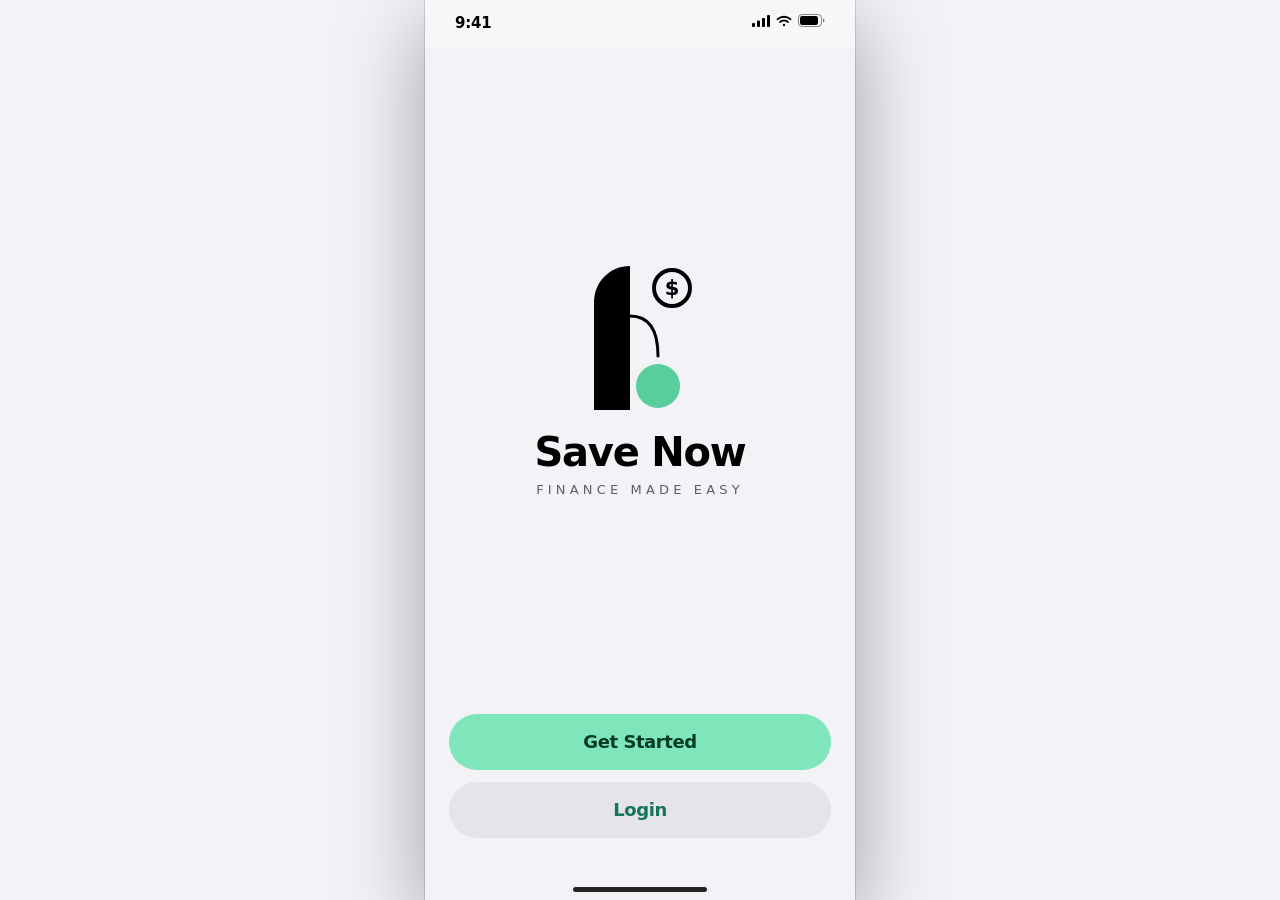
==== commit 0d8b9cdc: "Maze A/B setup: config, always-on snippet, variant + step tracking, ab.html splitter - src/core/conf" ====
--- a/index.html
+++ b/index.html
@@ -35,6 +35,7 @@
   <link rel="stylesheet" href="src/screens/edit-expense/edit-expense.css">
   <link rel="stylesheet" href="src/screens/insights/insights.css">
   <link rel="stylesheet" href="src/screens/categories/categories.css">
+  <link rel="stylesheet" href="src/screens/timeline/timeline.css">
   <link rel="stylesheet" href="src/screens/recovery/recovery.css">
   <link rel="stylesheet" href="src/screens/social/social.css">
   <link rel="stylesheet" href="src/screens/settings/settings.css">
@@ -70,6 +71,7 @@
   </div>
 
   <!-- Core -->
+  <script src="src/core/config.js"></script>
   <script src="src/core/icons.js"></script>
   <script src="src/core/state.js"></script>
   <script src="src/core/ui.js"></script>
@@ -88,6 +90,7 @@
   <script src="src/screens/edit-expense/edit-expense.js"></script>
   <script src="src/screens/insights/insights.js"></script>
   <script src="src/screens/categories/categories.js"></script>
+  <script src="src/screens/timeline/timeline.js"></script>
   <script src="src/screens/recovery/recovery.js"></script>
   <script src="src/screens/social/social.js"></script>
   <script src="src/screens/settings/settings.js"></script>
--- a/css/variables.css
+++ b/css/variables.css
@@ -77,6 +77,10 @@
   --sn-ring-track: rgba(120, 120, 128, 0.16);
   --sn-overlay: rgba(0, 0, 0, 0.4);
   --sn-material: rgba(249, 249, 249, 0.78);
+  --glass-fill: rgba(255, 255, 255, 0.55);
+  --glass-edge: rgba(255, 255, 255, 0.6);
+  --glass-highlight: rgba(255, 255, 255, 0.9);
+  --glass-selected: rgba(120, 120, 128, 0.16);
   --sn-shadow-sm: none;
   --sn-shadow-md: none;
   --sn-shadow-lg: 0 10px 40px rgba(0, 0, 0, 0.18);
@@ -96,7 +100,7 @@
 
   --touch-min: 44px;
   --nav-h: 44px;
-  --tab-h: 49px;
+  --tab-h: 64px;
 
   /* Safe areas. main.js sets --sat-sim/--sab-sim when it is simulating a device
      (desktop Chrome emulation); real standalone iOS uses env(). */
@@ -154,5 +158,132 @@
   --sn-ring-track: rgba(120, 120, 128, 0.32);
   --sn-overlay: rgba(0, 0, 0, 0.55);
   --sn-material: rgba(29, 29, 31, 0.72);
+  --glass-fill: rgba(44, 44, 46, 0.5);
+  --glass-edge: rgba(255, 255, 255, 0.14);
+  --glass-highlight: rgba(255, 255, 255, 0.22);
+  --glass-selected: rgba(255, 255, 255, 0.14);
   --sn-shadow-lg: 0 10px 40px rgba(0, 0, 0, 0.6);
 }
+
+/* ===== SaveNow palette v2 · Calm Mint ===== */
+:root {
+  /* New primary ramp */
+  --sn-mint-50:  #EBFBF3;
+  --sn-mint-100: #D0F5E4;
+  --sn-mint-300: #7FE6BB;   /* pastel fill: main buttons, dark-mode accent */
+  --sn-mint-500: #57CE9C;   /* within-limit ring, switches, chart highlight */
+  --sn-mint-700: #157459;   /* text and links on light (5.7:1 on white) */
+  --sn-mint-900: #043A2A;   /* text on mint fills (8.5:1 on mint-300) */
+
+  /* Interactive: mint replaces systemBlue */
+  --sn-accent: var(--sn-mint-700);
+  --sn-accent-tint: rgba(87, 206, 156, 0.16);
+  --sn-cta-bg: var(--sn-mint-300);
+  --sn-cta-fg: var(--sn-mint-900);
+  --sn-blue: #2A61B1;       /* recovery only now */
+
+  /* Within limit / positive */
+  --sn-emerald-600: var(--sn-mint-700);
+  --sn-emerald-500: var(--sn-mint-500);
+  --sn-emerald-400: var(--sn-mint-300);
+  --sn-emerald-100: rgba(87, 206, 156, 0.28);
+  --sn-emerald-50:  rgba(87, 206, 156, 0.16);
+  --sn-emerald-text: var(--sn-mint-700);
+
+  /* Nearing limit: butter yellow as a fill only, never darkened into text */
+  --sn-amber-600: #F5C632;
+  --sn-amber-500: #F5C632;
+  --sn-amber-100: rgba(245, 198, 50, 0.32);
+  --sn-amber-50:  rgba(245, 198, 50, 0.20);
+  --sn-amber-text: #403321;  /* umber, 11:1 on the butter tint */
+
+  /* Over limit: same hue, less neon */
+  --sn-rose-600: #C13234;   /* delete buttons with white text (5.6:1) */
+  --sn-rose-500: #F25855;   /* ring */
+  --sn-rose-100: rgba(242, 88, 85, 0.22);
+  --sn-rose-50:  rgba(242, 88, 85, 0.12);
+  --sn-rose-text: #C13234;
+
+  /* Recovery: true blue (hue 258), replaces violet-leaning indigo */
+  --sn-indigo-600: #2A61B1;
+  --sn-indigo-500: #2A61B1;
+  --sn-indigo-100: rgba(42, 97, 177, 0.20);
+  --sn-indigo-50:  rgba(42, 97, 177, 0.10);
+
+  /* Streak uses the brand colour; the fire icon keeps the warmth */
+  --sn-streak-600: var(--sn-mint-700);
+  --sn-streak-500: var(--sn-mint-500);
+  --sn-streak-100: rgba(87, 206, 156, 0.28);
+  --sn-streak-50:  rgba(87, 206, 156, 0.16);
+
+  /* Categories: muted, for the donut, legend and tiles only */
+  --sn-cat-food:      #EEAE76;
+  --sn-cat-transport: #79BFC3;
+  --sn-cat-shopping:  #B29EF1;
+  --sn-cat-bills:     #6795CA;
+  --sn-cat-other:     #D1D1D6;
+  --sn-cat-food-tint:      rgba(238, 174, 118, 0.22);
+  --sn-cat-transport-tint: rgba(121, 191, 195, 0.22);
+  --sn-cat-shopping-tint:  rgba(178, 158, 241, 0.22);
+  --sn-cat-bills-tint:     rgba(103, 149, 202, 0.22);
+  --sn-cat-other-tint:     rgba(209, 209, 214, 0.35);
+  /* New: icon colour on category tiles (5.4 to 6.5:1 on their tint) */
+  --sn-cat-food-ink:      #89552A;
+  --sn-cat-transport-ink: #20696D;
+  --sn-cat-shopping-ink:  #634B9F;
+  --sn-cat-bills-ink:     #2B5A8E;
+  --sn-cat-other-ink:     #54595E;
+}
+
+[data-theme="dark"] {
+  --sn-accent: var(--sn-mint-300);
+  --sn-accent-tint: rgba(127, 230, 187, 0.16);
+  --sn-cta-bg: var(--sn-mint-300);
+  --sn-cta-fg: var(--sn-mint-900);
+  --sn-blue: #98C0F7;
+
+  --sn-emerald-600: var(--sn-mint-300);
+  --sn-emerald-500: var(--sn-mint-300);
+  --sn-emerald-400: var(--sn-mint-300);
+  --sn-emerald-100: rgba(127, 230, 187, 0.28);
+  --sn-emerald-50:  rgba(127, 230, 187, 0.16);
+  --sn-emerald-text: var(--sn-mint-300);
+
+  --sn-amber-600: #F7D85C;
+  --sn-amber-500: #F7D85C;
+  --sn-amber-100: rgba(247, 216, 92, 0.28);
+  --sn-amber-50:  rgba(247, 216, 92, 0.16);
+  --sn-amber-text: #F7D85C;
+
+  --sn-rose-600: #C13234;
+  --sn-rose-500: #F25855;
+  --sn-rose-100: rgba(242, 88, 85, 0.28);
+  --sn-rose-50:  rgba(242, 88, 85, 0.16);
+  --sn-rose-text: #F98E8B;
+
+  --sn-indigo-600: #98C0F7;   /* text on dark */
+  --sn-indigo-500: #3E71BC;   /* button fill, white text 4.9:1 */
+  --sn-indigo-100: rgba(152, 192, 247, 0.30);
+  --sn-indigo-50:  rgba(152, 192, 247, 0.16);
+
+  --sn-streak-600: var(--sn-mint-300);
+  --sn-streak-500: var(--sn-mint-300);
+  --sn-streak-100: rgba(127, 230, 187, 0.28);
+  --sn-streak-50:  rgba(127, 230, 187, 0.16);
+
+  --sn-cat-food:      #EEAE76;
+  --sn-cat-transport: #79BFC3;
+  --sn-cat-shopping:  #B29EF1;
+  --sn-cat-bills:     #6795CA;
+  --sn-cat-other:     #8E8E93;
+  --sn-cat-food-tint:      rgba(238, 174, 118, 0.22);
+  --sn-cat-transport-tint: rgba(121, 191, 195, 0.22);
+  --sn-cat-shopping-tint:  rgba(178, 158, 241, 0.22);
+  --sn-cat-bills-tint:     rgba(103, 149, 202, 0.22);
+  --sn-cat-other-tint:     rgba(142, 142, 147, 0.22);
+  --sn-cat-food-ink:      #EEAE76;
+  --sn-cat-transport-ink: #79BFC3;
+  --sn-cat-shopping-ink:  #B29EF1;
+  --sn-cat-bills-ink:     #6795CA;
+  --sn-cat-other-ink:     #C7C7CC;
+}
--- a/css/base.css
+++ b/css/base.css
@@ -19,6 +19,8 @@
   -webkit-text-size-adjust: 100%;
   text-size-adjust: 100%;
   height: 100%;
+  /* Fixed so iOS cannot scroll the document when the keyboard opens and leave the bars offset after it closes */
+  position: fixed; inset: 0; width: 100%; overflow: hidden;
   background: var(--sn-bg-canvas);
   color-scheme: light;
 }
@@ -26,6 +28,7 @@
 html[data-theme="dark"] { color-scheme: dark; }
 
 body {
+  position: fixed; inset: 0; width: 100%;
   height: 100%;
   font-family: var(--font-sans);
   font-size: 17px;
@@ -54,13 +57,15 @@
 
 /* ---------- App shell ---------- */
 #app {
-  position: relative;
+  /* Anchored to the viewport edges instead of 100vh/100dvh: in an iOS Home Screen app those units can come out
+     shorter than the screen, which left the tab bar floating high with blank space under it */
+  position: fixed;
+  top: 0; bottom: 0; left: 0; right: 0;
   width: 100%;
   max-width: 430px;
-  height: 100vh;
-  height: 100dvh;
   margin: 0 auto;
   overflow: hidden;
+  overflow: clip; /* unlike hidden, cannot be scrolled programmatically (iOS scrolls it to reveal a focused field) */
   background: var(--sn-bg-canvas);
   isolation: isolate;
 }
@@ -119,6 +124,7 @@
   display: flex;
   flex-direction: column;
   background: var(--sn-bg-canvas);
+  overflow: clip;
   visibility: hidden;
   pointer-events: none;
   opacity: 0;
@@ -149,7 +155,14 @@
 .screen-body > * { flex-shrink: 0; }
 /* Screens that show the tab bar leave room for it */
 .screen.has-tabbar .screen-body {
-  padding-bottom: calc(var(--tab-h) + var(--sab) + 24px);
+  padding-bottom: calc(var(--tab-h) + var(--sab) + 40px);
+}
+/* Scroll edge: content fades out under the floating bar instead of colliding with it */
+.screen.has-tabbar::after {
+  content: ""; position: absolute; left: 0; right: 0; bottom: 0; z-index: 1;
+  height: calc(var(--tab-h) + var(--sab) + 28px);
+  background: linear-gradient(to bottom, transparent, var(--sn-bg-canvas) 85%);
+  opacity: 0.85; pointer-events: none;
 }
 /* Pinned action row (Back / Continue) */
 .screen-footer {
--- a/css/components.css
+++ b/css/components.css
@@ -29,6 +29,8 @@
   color: var(--sn-accent);
 }
 .btn-tint { background: var(--sn-accent-tint); color: var(--sn-accent); }
+.btn-danger { background: var(--sn-rose-600); color: #fff; }
+.btn-danger-tint { min-height: var(--touch-min); padding: 0 16px; font-size: 15px; background: var(--sn-rose-50); color: var(--sn-rose-text); }
 .btn-destructive { color: var(--sn-rose-text); }
 .btn-ghost { color: var(--sn-accent); min-height: var(--touch-min); }
 
@@ -97,11 +99,11 @@
   background: var(--sn-bg-subtle);
   color: var(--sn-text-secondary);
 }
-.tile.food { background: var(--sn-cat-food-tint); color: var(--sn-cat-food); }
-.tile.transport { background: var(--sn-cat-transport-tint); color: var(--sn-cat-transport); }
-.tile.shopping { background: var(--sn-cat-shopping-tint); color: var(--sn-cat-shopping); }
-.tile.bills { background: var(--sn-cat-bills-tint); color: var(--sn-cat-bills); }
-.tile.other { background: var(--sn-cat-other-tint); color: var(--sn-cat-other); }
+.tile.food { background: var(--sn-cat-food-tint); color: var(--sn-cat-food-ink); }
+.tile.transport { background: var(--sn-cat-transport-tint); color: var(--sn-cat-transport-ink); }
+.tile.shopping { background: var(--sn-cat-shopping-tint); color: var(--sn-cat-shopping-ink); }
+.tile.bills { background: var(--sn-cat-bills-tint); color: var(--sn-cat-bills-ink); }
+.tile.other { background: var(--sn-cat-other-tint); color: var(--sn-cat-other-ink); }
 .tile.emerald { background: var(--sn-accent-tint); color: var(--sn-accent); }
 
 /* Flat ledger rows (category lists) */
@@ -190,7 +192,7 @@
 .pill-ontrack { background: var(--sn-emerald-50); color: var(--sn-emerald-text); border-color: transparent; font-size: 12px; font-weight: 700; min-height: 28px; }
 .pill-ontrack.amber { background: var(--nudge-amber-bg); color: var(--nudge-amber-fg); border-color: var(--nudge-amber-bd); }
 .pill-ontrack.rose { background: var(--nudge-rose-bg); color: var(--nudge-rose-fg); border-color: var(--nudge-rose-bd); }
-.pill-shopping { background: var(--sn-cat-shopping-tint); color: var(--sn-cat-shopping); border-color: transparent; }
+.pill-shopping { background: var(--sn-cat-shopping-tint); color: var(--sn-cat-shopping-ink); border-color: transparent; }
 
 /* Nudge banner (full-width capsule) */
 .nudge {
@@ -252,27 +254,31 @@
 
 /* ---------- Progress ---------- */
 .progress { height: 8px; border-radius: 4px; background: var(--sn-bg-subtle); overflow: hidden; }
-.progress > i { display: block; height: 100%; border-radius: 4px; background: var(--sn-amber-500); transition: width 0.5s ease; }
-
-/* ---------- Tab bar ---------- */
+.progress > i { display: block; height: 100%; border-radius: 4px; background: var(--sn-emerald-500); transition: width 0.5s ease; }
+
+/* ---------- Tab bar (Liquid Glass approximation: floating, blurred, lensed edge) ---------- */
 .tabbar {
   position: absolute;
-  left: 0; right: 0; bottom: 0;
+  left: 12px; right: 12px; bottom: calc(var(--sab) + 8px);
   z-index: 60;
   display: none;
-  align-items: flex-start;
+  align-items: center;
   justify-content: space-around;
-  padding: 6px 4px calc(var(--sab) + 2px);
-  min-height: calc(var(--tab-h) + var(--sab));
-  background: var(--sn-material);
-  -webkit-backdrop-filter: saturate(180%) blur(20px);
-  backdrop-filter: saturate(180%) blur(20px);
-  border-top: 1px solid var(--sn-border-hairline);
+  gap: 2px;
+  padding: 6px;
+  min-height: var(--tab-h);
+  border-radius: 9999px;
+  background: var(--glass-fill);
+  -webkit-backdrop-filter: blur(24px) saturate(180%);
+  backdrop-filter: blur(24px) saturate(180%);
+  border: 1px solid var(--glass-edge);
+  box-shadow: inset 0 1px 0 var(--glass-highlight), 0 8px 28px rgba(0, 0, 0, 0.14), 0 1px 3px rgba(0, 0, 0, 0.08);
 }
 .tabbar.visible { display: flex; }
 .tab {
   flex: 1;
   min-height: var(--touch-min);
+  border-radius: 9999px;
   display: flex;
   flex-direction: column;
   align-items: center;
@@ -281,11 +287,11 @@
   font-size: 10px;
   font-weight: 500;
   letter-spacing: 0.12px;
-  color: var(--sn-text-muted);
-  transition: color 0.15s ease;
+  color: var(--sn-text-secondary);
+  transition: color 0.15s ease, background-color 0.2s ease;
 }
 .tab svg { height: 24px; width: auto; }
-.tab.active { color: var(--sn-accent); }
+.tab.active { color: var(--sn-accent); background: var(--glass-selected); }
 .tab:active { opacity: 0.55; }
 .tab-add { color: var(--sn-accent); }
 
@@ -299,7 +305,7 @@
 .scrim.open { opacity: 1; visibility: visible; transition-delay: 0s; }
 
 .sheet {
-  position: absolute; left: 0; right: 0; bottom: 0; z-index: 210;
+  position: absolute; left: 0; right: 0; bottom: var(--kb, 0px); z-index: 210;
   background: var(--sn-bg-card);
   border-radius: var(--radius-sheet) var(--radius-sheet) 0 0;
   padding: 8px 16px calc(var(--sab) + 16px);
@@ -337,19 +343,6 @@
 .alert p { font-size: 15px; color: var(--sn-text-secondary); margin-top: 8px; line-height: 1.4; }
 .alert .stack { display: flex; flex-direction: column; gap: 10px; margin-top: 18px; }
 
-/* ---------- Keypad ---------- */
-.keypad { display: grid; grid-template-columns: repeat(3, 1fr); gap: 8px; margin-top: 14px; }
-.key {
-  min-height: 52px;
-  border-radius: 12px;
-  background: var(--sn-bg-subtle);
-  font-size: 26px;
-  font-weight: 400;
-  display: grid; place-items: center;
-  transition: background-color 0.1s ease;
-}
-.key:active { background: var(--sn-border-hairline); }
-
 /* ---------- Charts ---------- */
 .bars { display: flex; align-items: flex-end; gap: 8px; }
 .bar { flex: 1; border-radius: 6px 6px 2px 2px; background: var(--sn-border-strong); min-height: 4px; }
--- a/src/screens/setup-banks/setup-banks.css
+++ b/src/screens/setup-banks/setup-banks.css
@@ -5,13 +5,14 @@
 
 .bank-list { display: flex; flex-direction: column; gap: 12px; }
 .bank-row { display: flex; align-items: center; justify-content: space-between; gap: 12px; min-height: 64px; padding: 8px 8px 8px 16px; }
-.bank-mark { font-size: 24px; font-weight: 800; letter-spacing: -0.5px; color: var(--sn-text-primary); line-height: 1; }
-.bank-mark.dbs { font-size: 28px; letter-spacing: -1px; }
-.bank-mark.ocbc { color: var(--sn-rose-600); }
-.bank-mark.uob { letter-spacing: 1px; }
-.bank-mark.trust { font-weight: 600; color: var(--sn-text-secondary); font-size: 22px; }
-.bank-mark.sc { font-size: 14px; font-weight: 600; line-height: 1.1; color: var(--sn-emerald-600); letter-spacing: -0.2px; }
-.bank-mark small { display: block; font: inherit; }
+.bank-logo { display: inline-flex; align-items: center; justify-content: center; height: 44px; min-width: 96px; padding: 0 12px; border-radius: 10px; background: #fff; box-shadow: inset 0 0 0 1px rgba(60, 60, 67, 0.12); }
+.bank-logo img { display: block; height: 26px; width: auto; max-width: 120px; }
+.bank-logo.trust { min-width: 0; padding: 0; width: 44px; background: none; box-shadow: none; overflow: hidden; }
+.bank-logo.trust img { height: 44px; width: 44px; max-width: none; }
+.bank-logo.big { height: 84px; min-width: 200px; padding: 0 24px; border-radius: 18px; }
+.bank-logo.big img { height: 48px; max-width: 220px; }
+.bank-logo.big.trust { width: 84px; min-width: 0; padding: 0; }
+.bank-logo.big.trust img { height: 84px; width: 84px; }
 .bank-btn { min-width: 112px; }
 .bank-btn.connected { background: var(--sn-emerald-50); color: var(--sn-accent); border-color: var(--sn-emerald-border); }
 
@@ -23,13 +24,9 @@
   opacity: 0; visibility: hidden; transition: opacity 0.25s ease, visibility 0s linear 0.25s;
 }
 .bank-splash.open { opacity: 1; visibility: visible; transition-delay: 0s; }
-.bank-banner { display: flex; width: 240px; height: 84px; border-radius: 6px; overflow: hidden; box-shadow: var(--sn-shadow-md); }
-.bank-banner .a { flex: 1.2; background: #000; color: #fff; display: flex; align-items: center; justify-content: center; font-size: 30px; font-weight: 800; letter-spacing: -1px; gap: 6px; }
-.bank-banner .b { flex: 1; background: #7a7a7a; color: #fff; display: flex; flex-direction: column; justify-content: center; padding-left: 12px; font-size: 14px; line-height: 1.2; }
 .bank-spinner { width: 28px; height: 28px; border-radius: 50%; border: 3px solid var(--sn-border-strong); border-top-color: var(--sn-accent); animation: spin 0.8s linear infinite; }
 .bank-splash p { font-size: 15px; color: var(--sn-text-secondary); }
 @keyframes spin { to { transform: rotate(360deg); } }
 @media (prefers-reduced-motion: reduce) { .bank-spinner { animation-duration: 2s; } }
 
 .bank-list + .btn-ghost { margin-top: 12px; }
-.bank-banner .a.long { font-size: 17px; letter-spacing: -0.3px; text-align: center; padding: 0 8px; }
--- a/src/screens/setup-recurring/setup-recurring.css
+++ b/src/screens/setup-recurring/setup-recurring.css
@@ -23,7 +23,7 @@
 .swipe + .swipe { border-top: 1px solid var(--sn-border-hairline); }
 .swipe-action {
   position: absolute; top: 0; right: 0; bottom: 0; width: 96px;
-  background: var(--sn-rose-500); color: #fff; font-weight: 700; font-size: 15px;
+  background: var(--sn-rose-600); color: #fff; font-weight: 700; font-size: 15px;
   display: flex; align-items: center; justify-content: center;
 }
 .swipe-front { position: relative; background: var(--sn-bg-card); padding: 12px 16px 4px; transition: transform 0.25s cubic-bezier(0.22, 1, 0.36, 1); touch-action: pan-y; }
--- a/src/screens/home/home.css
+++ b/src/screens/home/home.css
@@ -1,8 +1,5 @@
 .home-top { display: flex; align-items: center; justify-content: flex-end; min-height: var(--touch-min); margin-bottom: 8px; }
 .home-top .pill-streak { min-height: var(--touch-min); }
-.home-toggle { margin-bottom: 8px; }
-.home-toggle .segmented { max-width: 200px; margin-left: auto; }
-.home-toggle .segmented button { min-height: 36px; font-size: 13px; }
 
 /* Ring */
 .ring-wrap { position: relative; width: min(256px, 68vw); aspect-ratio: 1; margin: 12px auto 22px; }
@@ -16,18 +13,6 @@
 .ring-amount { font-size: clamp(38px, 12vw, 48px); font-weight: 800; letter-spacing: -1.5px; line-height: 1.05; margin: 6px 0 4px; font-variant-numeric: tabular-nums; }
 .ring-sub { font-size: 13px; color: var(--sn-text-secondary); }
 
-/* Graph view */
-.graph-head .amt { font-size: 40px; font-weight: 800; letter-spacing: -1.4px; font-variant-numeric: tabular-nums; }
-.graph-head .sub { font-size: 14px; color: var(--sn-text-secondary); margin-left: 8px; }
-.graph-link { display: block; width: 100%; padding: 0; background: none; border: 0; text-align: inherit; color: inherit; font: inherit; cursor: pointer; }
-.graph-hint { margin: -10px 0 18px; text-align: center; font-size: 12px; color: var(--sn-text-muted); }
-.graph-box { position: relative; height: 190px; margin: 28px 0 8px; }
-.graph-limit { position: absolute; left: 0; right: 0; border-top: 1.5px dashed var(--sn-text-muted); z-index: 1; }
-.graph-limit span { position: absolute; top: -20px; left: 0; font-size: 11px; font-weight: 600; letter-spacing: 0.06em; color: var(--sn-text-muted); }
-.graph-box .bars { height: 100%; align-items: flex-end; }
-.graph-days { display: flex; gap: 8px; margin-bottom: 18px; }
-.graph-days span { flex: 1; text-align: center; font-size: 12px; font-weight: 600; color: var(--sn-text-secondary); }
-.graph-days span:last-child { color: var(--sn-text-primary); }
 
 .home-nudge { margin-bottom: 14px; }
 .saved-card .saved-row { display: flex; align-items: center; justify-content: space-between; margin-top: 6px; }
--- a/src/screens/add/add.css
+++ b/src/screens/add/add.css
@@ -6,15 +6,8 @@
 .chip { flex-shrink: 0; min-height: var(--touch-min); padding: 0 16px; border-radius: var(--radius-pill); font-size: 15px; font-weight: 500; background: var(--sn-bg-subtle); }
 .chip[aria-pressed="true"] { background: var(--sn-cta-bg); color: var(--sn-cta-fg); border-color: transparent; }
 .add-entry { display: flex; align-items: center; gap: 12px; margin-top: 4px; }
-.add-amount {
-  flex: 1; min-height: 56px; display: flex; align-items: center; gap: 8px;
-  padding: 0 14px; background: var(--sn-bg-subtle); border-radius: var(--radius-field);
-  font-size: 28px; font-weight: 700; font-variant-numeric: tabular-nums; overflow: hidden;
-}
-.add-amount .sym { color: var(--sn-text-secondary); }
-.add-amount .val.empty { color: var(--sn-text-muted); }
-.add-amount .caret { width: 2px; height: 28px; background: var(--sn-accent); animation: blink 1s steps(2) infinite; }
-@keyframes blink { 50% { opacity: 0; } }
+.add-entry .add-amount { flex: 1; }
+.add-amount input { font-size: 28px; font-weight: 700; font-variant-numeric: tabular-nums; min-height: 34px; }
+.add-amount .sym { font-size: 28px; }
 .add-entry .btn { min-height: 56px; padding: 0 18px; }
-@media (prefers-reduced-motion: reduce) { .add-amount .caret { animation: none; } }
 .add-desc { margin: 4px 0 8px; }
--- a/src/screens/insights/insights.css
+++ b/src/screens/insights/insights.css
@@ -12,7 +12,8 @@
 .legend .dot { width: 10px; height: 10px; border-radius: 3px; flex-shrink: 0; }
 .legend div { display: flex; align-items: center; gap: 8px; }
 .legend b { font-weight: 600; }
-.delta { color: var(--sn-accent); }
+.delta { color: var(--sn-emerald-text); }
+.delta.up { color: var(--sn-rose-text); }
 .prog-row { display: flex; align-items: center; gap: 12px; margin-top: 12px; }
 .prog-row .progress { flex: 1; }
 .prog-row b { font-size: 15px; font-variant-numeric: tabular-nums; }
--- a/src/screens/timeline/timeline.css
+++ b/src/screens/timeline/timeline.css
@@ -0,0 +1,33 @@
+.tl-range { margin-bottom: 12px; }
+.tl-card { padding-bottom: 12px; overflow: hidden; }
+.tl-card .ins-big { margin-top: 2px; }
+.tl-delta.down { color: var(--sn-emerald-text); font-weight: 600; }
+.tl-delta.up { color: var(--sn-rose-text); font-weight: 600; }
+
+/* Chart: a fixed axis (dotted gridlines + $ labels) behind a horizontally paged scroller of bars */
+.tl-chart { position: relative; margin-top: 22px; --plot: 200px; --gutter: 40px; }
+.tl-axis { position: absolute; left: 0; right: 0; top: 0; height: var(--plot); pointer-events: none; }
+.tl-grid { position: absolute; left: 0; right: 0; height: 0; border-top: 1.5px dotted var(--sn-border-strong); }
+.tl-grid.base { border-top: 1px solid var(--sn-border-strong); }
+.tl-grid span { position: absolute; right: 0; top: -9px; width: calc(var(--gutter) - 6px); text-align: right; font-size: 11px; color: var(--sn-text-secondary); font-variant-numeric: tabular-nums; background: var(--sn-bg-card); }
+.tl-limit { position: absolute; left: 0; right: var(--gutter); height: 0; border-top: 1.5px dashed var(--sn-text-secondary); z-index: 2; opacity: 0.7; }
+.tl-limit span { position: absolute; left: 0; top: -17px; font-size: 11px; font-weight: 600; color: var(--sn-text-secondary); }
+
+.tl-scroll { position: relative; z-index: 1; margin-right: var(--gutter); display: flex; overflow-x: auto; overscroll-behavior-x: contain; scroll-snap-type: x mandatory; scrollbar-width: none; -webkit-overflow-scrolling: touch; outline-offset: 4px; }
+.tl-scroll::-webkit-scrollbar { display: none; }
+.tl-page { flex: 0 0 100%; padding: 0 2px; scroll-snap-align: end; scroll-snap-stop: always; }
+.tl-page:has(.dense) { padding: 0 18px; } /* room for the first/last date label */
+
+.tl-slots { display: flex; height: var(--plot); }
+.tl-slot { position: relative; flex: 1; min-width: 0; display: flex; align-items: flex-end; padding: 0 8px; }   /* 16px between bars */
+.tl-slots.mid .tl-slot { padding: 0 4px; }
+.tl-slots.dense .tl-slot { padding: 0 2px; }
+.tl-slot.tick::before { content: ""; position: absolute; left: 50%; top: 0; bottom: 0; border-left: 1.5px dotted var(--sn-border-strong); }  /* vertical dotted axis ticks */
+.tl-bar { position: relative; width: 100%; background: var(--sn-emerald-500); border-radius: 5px 5px 2px 2px; transition: opacity 0.15s ease; }
+.tl-slots.dense .tl-bar { border-radius: 3px 3px 1px 1px; }
+.tl-bar.over { background: var(--sn-rose-500); }
+.tl-bar.partial { opacity: 0.55; }
+.tl-page.has-pick .tl-bar:not(.picked) { opacity: 0.35; }
+
+.tl-labels { display: flex; margin-top: 8px; }
+.tl-labels span { flex: 1; min-width: 0; display: flex; justify-content: center; font-size: 11px; color: var(--sn-text-secondary); white-space: nowrap; }
--- a/src/screens/recovery/recovery.css
+++ b/src/screens/recovery/recovery.css
@@ -5,7 +5,6 @@
 .rec-card .guide { font-size: 15px; font-weight: 700; margin: 14px 0 16px; }
 .rec-card .btn-primary { background: var(--sn-indigo-500); color: #fff; }
 .rec-eyebrow { color: var(--sn-indigo-600); display: inline-flex; align-items: center; gap: 6px; margin-bottom: 8px; }
-[data-theme="dark"] .rec-eyebrow { color: #7D7AFF; }
 .rec-big { font-size: 34px; font-weight: 800; letter-spacing: -1px; font-variant-numeric: tabular-nums; }
 .how-title { font-size: 20px; font-weight: 700; margin: 28px 4px 8px; }
 
--- a/src/screens/settings/settings.css
+++ b/src/screens/settings/settings.css
@@ -1,9 +1,11 @@
 .profile-card { display: flex; align-items: center; gap: 14px; }
-.avatar { width: 52px; height: 52px; border-radius: 50%; background: var(--sn-accent); color: #fff; display: grid; place-items: center; font-weight: 700; font-size: 18px; flex-shrink: 0; }
+.avatar { width: 52px; height: 52px; border-radius: 50%; background: var(--sn-cta-bg); color: var(--sn-cta-fg); display: grid; place-items: center; font-weight: 700; font-size: 18px; flex-shrink: 0; }
 .profile-name { font-size: 20px; font-weight: 700; letter-spacing: -0.4px; }
 .profile-sub { font-size: 14px; color: var(--sn-text-secondary); margin-top: 2px; }
-.seg-pad { padding: 12px 16px; }
 .proto { margin-top: 28px; }
+.proto-only { display: none; }
+html.proto-on .proto-only { display: flex; }
+html.proto-on p.proto-only { display: block; }
 .proto-grid { display: flex; flex-direction: column; gap: 10px; padding: 14px 16px; }
 .proto-grid .btn { min-height: 44px; font-size: 15px; }
 .maze-variants { display: grid; grid-template-columns: 1fr 1fr; gap: 8px; }
--- a/src/screens/lock/lock.css
+++ b/src/screens/lock/lock.css
@@ -1,10 +1,10 @@
-.lock { background: linear-gradient(170deg, #2C2C2E 0%, #000000 60%, #0A3D6B 130%); color: #fff; }
+.lock { background: linear-gradient(170deg, #2C2C2E 0%, #000000 60%, #0B3A2C 130%); color: #fff; }
 .lock-body { align-items: center; text-align: center; padding-top: calc(var(--sat) + 28px); }
 .lock-body .date { font-size: 20px; font-weight: 600; opacity: 0.9; margin-top: 10px; }
 .lock-body .time { font-size: 96px; font-weight: 700; letter-spacing: -3px; line-height: 1; margin-top: 2px; font-variant-numeric: tabular-nums; }
 .lock-notif { width: 100%; text-align: left; margin-top: auto; border-radius: 22px; padding: 14px 16px; background: rgba(248, 250, 252, 0.16); -webkit-backdrop-filter: blur(24px); backdrop-filter: blur(24px); border: 1px solid rgba(255, 255, 255, 0.14); color: #fff; }
 .lock-notif .top { display: flex; align-items: center; gap: 8px; font-size: 12px; font-weight: 600; letter-spacing: 0.04em; text-transform: uppercase; opacity: 0.9; }
-.lock-notif .app-ico { width: 22px; height: 22px; border-radius: 6px; background: var(--sn-accent); color: #fff; display: grid; place-items: center; font-weight: 800; font-size: 12px; }
+.lock-notif .app-ico { width: 22px; height: 22px; border-radius: 6px; background: var(--sn-cta-bg); color: var(--sn-cta-fg); display: grid; place-items: center; font-weight: 800; font-size: 12px; }
 .lock-notif .ts { background: rgba(255, 255, 255, 0.22); border-radius: 6px; padding: 2px 6px; font-size: 10px; }
 .lock-notif .now { margin-left: auto; opacity: 0.7; text-transform: none; letter-spacing: 0; font-weight: 400; }
 .lock-notif h2 { font-size: 17px; margin: 8px 0 2px; }
